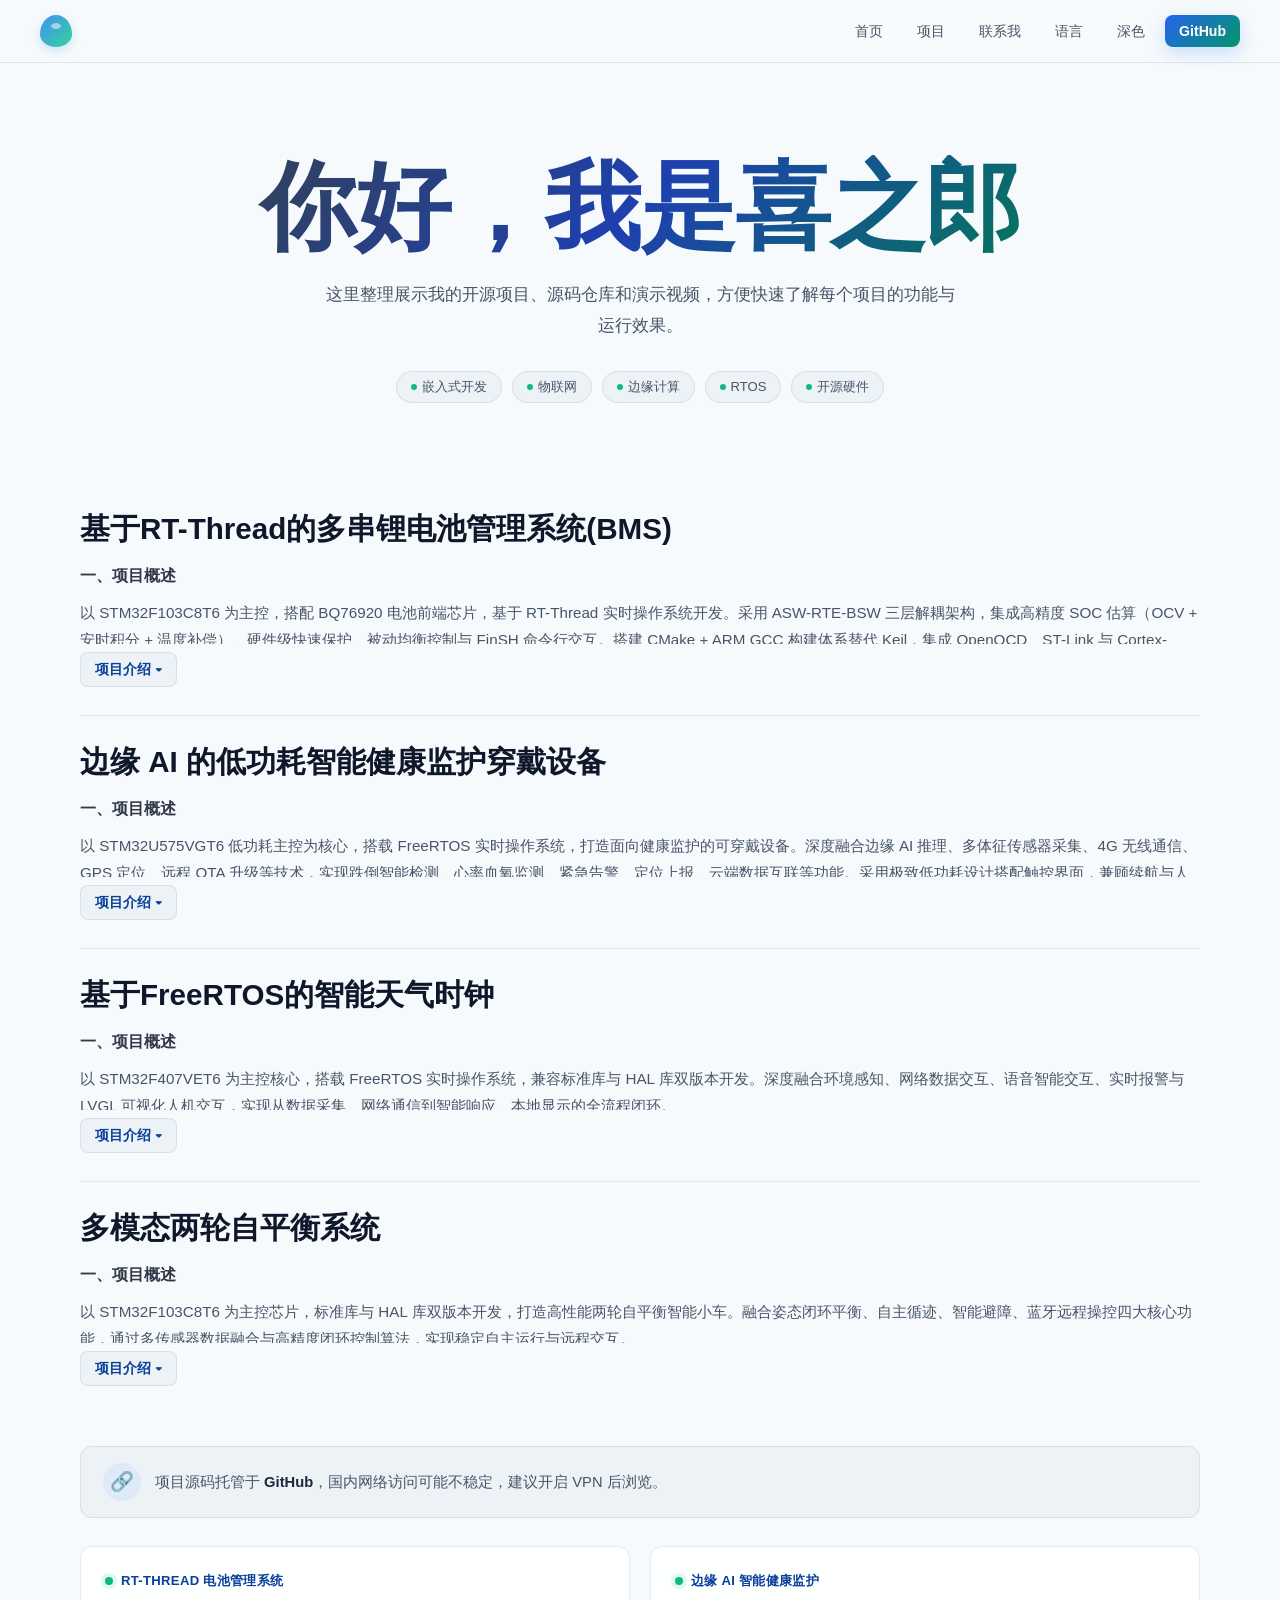
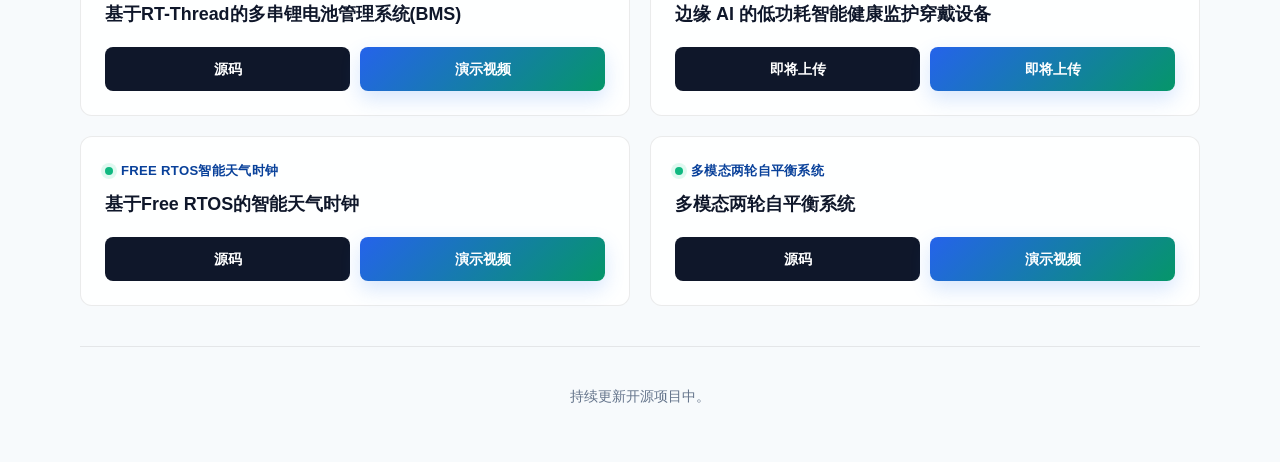
==== index.html @ d18f6e7b "修改界面增加深色浅色切换" ====
<!DOCTYPE html>
<html lang="zh-CN">
<head>
  <meta charset="UTF-8" />
  <meta name="viewport" content="width=device-width, initial-scale=1.0" />
  <title>喜之郎的开源网站</title>
  <style>
    :root {
      /* ===== 浅色主题（默认） ===== */
      --bg: #f7fafc;
      --bg-secondary: #edf2f7;
      --bg-card: rgba(255, 255, 255, 0.85);
      --text: #1e293b;
      --text-secondary: #475569;
      --muted: #64748b;
      --line: rgba(0, 0, 0, 0.08);
      --primary: #08409a;
      --primary-dark: #2563eb;
      --accent: #10b981;
      --accent-dark: #059669;
      --ink: #0f172a;
      --shadow: 0 18px 50px rgba(0, 0, 0, 0.08);
      --nav-bg: rgba(247, 250, 252, 0.88);
      --btn-source-bg: #0f172a;
      --btn-source-border: transparent;
      --btn-source-text: #fff;
    }

    [data-theme="dark"] {
      --bg: #0b0f1a;
      --bg-secondary: #111827;
      --bg-card: rgba(30, 41, 59, 0.7);
      --text: #e8edf5;
      --text-secondary: #94a3b8;
      --muted: #64748b;
      --line: rgba(148, 163, 184, 0.12);
      --primary: #1661bd;
      --primary-dark: #205dbf;
      --accent: #34d399;
      --accent-dark: #10b981;
      --ink: #f1f5f9;
      --shadow: 0 18px 50px rgba(0, 0, 0, 0.35);
      --nav-bg: rgba(11, 15, 26, 0.85);
      --btn-source-bg: rgba(255, 255, 255, 0.08);
      --btn-source-border: rgba(255, 255, 255, 0.12);
      --btn-source-text: #fff;
    }

    * {
      box-sizing: border-box;
    }

    body {
      margin: 0;
      min-height: 100vh;
      font-family: "Microsoft YaHei", "PingFang SC", Arial, sans-serif;
      color: var(--text);
      background: var(--bg);
      transition: background 0.3s ease, color 0.3s ease;
    }

    a {
      color: inherit;
      text-decoration: none;
    }

    /* ===== 顶部导航栏 ===== */
    .navbar {
      position: sticky;
      top: 0;
      z-index: 100;
      padding: 0 24px;
      background: var(--nav-bg);
      backdrop-filter: blur(18px);
      -webkit-backdrop-filter: blur(18px);
      border-bottom: 1px solid var(--line);
      transition: background 0.3s ease, border-color 0.3s ease;
    }

    .navbar-inner {
      display: flex;
      align-items: center;
      justify-content: space-between;
      width: min(1200px, 100%);
      margin: 0 auto;
      height: 62px;
    }

    .nav-brand {
      display: flex;
      align-items: center;
    }

    .nav-brand-icon {
      display: inline-block;
      width: 32px;
      height: 32px;
      border-radius: 50% 50% 50% 50% / 60% 60% 40% 40%;
      background: linear-gradient(135deg, #4291f2, #34d399);
      box-shadow: 0 4px 12px rgba(96, 165, 250, 0.3);
      position: relative;
    }

    .nav-brand-icon::after {
      content: "";
      position: absolute;
      top: 8px;
      left: 50%;
      transform: translateX(-50%);
      width: 10px;
      height: 6px;
      background: rgba(255,255,255,0.5);
      border-radius: 50%;
    }

    .nav-links {
      display: flex;
      align-items: center;
      gap: 6px;
      list-style: none;
      margin: 0;
      padding: 0;
    }

    .nav-links li a,
    .nav-links li button {
      display: inline-flex;
      align-items: center;
      gap: 6px;
      padding: 8px 14px;
      border-radius: 8px;
      font-size: 0.88rem;
      font-weight: 500;
      color: var(--text-secondary);
      background: transparent;
      border: none;
      cursor: pointer;
      transition: all 0.2s ease;
    }

    .nav-links li a:hover,
    .nav-links li button:hover {
      color: var(--text);
      background: rgba(255, 255, 255, 0.06);
    }

    .nav-links .nav-cta {
      color: #fff;
      background: linear-gradient(135deg, var(--primary-dark), var(--accent-dark));
      box-shadow: 0 6px 18px rgba(59, 130, 246, 0.25);
      font-weight: 700;
    }

    .nav-links .nav-cta:hover {
      transform: translateY(-1px);
      box-shadow: 0 8px 24px rgba(59, 130, 246, 0.35);
      background: linear-gradient(135deg, var(--primary), var(--accent));
    }

    .nav-icon {
      font-size: 1.05rem;
    }

    .theme-toggle {
      display: inline-flex;
      align-items: center;
      justify-content: center;
      min-width: 52px;
      height: 34px;
      padding: 0 12px;
      border-radius: 8px;
      border: 1px solid var(--line);
      background: transparent;
      color: var(--text-secondary);
      font-size: 0.85rem;
      font-weight: 500;
      cursor: pointer;
      transition: all 0.2s ease;
    }

    .theme-toggle:hover {
      color: var(--text);
      background: var(--bg-secondary);
    }

    /* ===== 主体容器 ===== */
    .site-shell {
      width: min(1120px, calc(100% - 36px));
      margin: 0 auto;
      padding: 20px 0 56px;
    }

    /* ===== Hero 区域 ===== */
    .hero {
      display: flex;
      justify-content: center;
      padding: 72px 0 64px;
      text-align: center;
    }

    .hero-copy {
      width: min(820px, 100%);
    }

    .hero-greeting {
      margin: 0 0 14px;
      font-size: clamp(2.8rem, 8vw, 6rem);
      font-weight: 900;
      line-height: 1.08;
      letter-spacing: -1px;
      background: linear-gradient(135deg, #334155 0%, #1e40af 50%, #047857 100%);
      -webkit-background-clip: text;
      -webkit-text-fill-color: transparent;
      background-clip: text;
    }

    [data-theme="dark"] .hero-greeting {
      background: linear-gradient(135deg, #e2e8f0 0%, #3b82f6 50%, #34d399 100%);
      -webkit-background-clip: text;
      -webkit-text-fill-color: transparent;
      background-clip: text;
    }

    .hero-subtitle {
      margin: 20px auto 0;
      max-width: 640px;
      color: var(--text-secondary);
      font-size: 1.08rem;
      line-height: 1.8;
    }

    .hero-tags {
      display: flex;
      flex-wrap: wrap;
      justify-content: center;
      gap: 10px;
      margin-top: 30px;
    }

    .hero-tag {
      display: inline-flex;
      align-items: center;
      gap: 5px;
      padding: 6px 14px;
      border-radius: 20px;
      font-size: 0.82rem;
      font-weight: 500;
      color: var(--text-secondary);
      background: var(--bg-secondary);
      border: 1px solid var(--line);
    }

    .hero-tag .dot {
      width: 6px;
      height: 6px;
      border-radius: 50%;
      background: var(--accent);
    }

    /* ===== Projects 区域 ===== */
    .projects {
      padding-top: 16px;
    }

    .project-section {
      padding: 28px 0;
      border-bottom: 1px solid var(--line);
    }

    .project-section:last-of-type {
      border-bottom: none;
    }

    .project-section h2 {
      margin: 0;
      color: var(--ink);
      font-size: clamp(1.35rem, 2.8vw, 1.85rem);
      line-height: 1.25;
      letter-spacing: 0;
      font-weight: 800;
    }

    .project-summary {
      min-height: 34px;
      margin: 14px 0 0;
      color: var(--text-secondary);
      font-size: 0.95rem;
      line-height: 1.8;
    }

    .project-summary h3 {
      color: var(--ink);
      font-size: 1rem;
      margin: 18px 0 8px;
      font-weight: 700;
      opacity: 0.85;
    }

    .project-summary h3:first-child {
      margin-top: 0;
    }

    .project-summary p {
      margin: 0 0 10px;
    }

    .project-summary ul {
      margin: 4px 0 10px;
      padding-left: 20px;
    }

    .project-summary ul li {
      margin-bottom: 3px;
    }

    .summary-container {
      overflow: hidden;
      transition: max-height 0.32s ease;
    }

    .summary-container.collapsed {
      max-height: calc(0.95rem * 1.8 * 3);
    }

    .summary-toggle {
      display: inline-flex;
      align-items: center;
      gap: 8px;
      margin-top: 8px;
      padding: 7px 14px;
      border-radius: 8px;
      border: 1px solid var(--line);
      background: var(--bg-secondary);
      color: var(--primary);
      font-size: 0.88rem;
      font-weight: 600;
      cursor: pointer;
      transition: all 0.2s ease;
    }

    .summary-toggle:hover {
      background: var(--primary);
      color: #fff;
    }

    .summary-toggle:focus {
      outline: 2px solid rgba(96, 165, 250, 0.3);
    }

    [data-theme="dark"] .project-summary {
      color: #cbd5e1;
    }

    [data-theme="dark"] .project-summary h3 {
      color: #e2e8f0;
      opacity: 0.9;
    }

    [data-theme="dark"] .project-summary strong {
      color: #e2e8f0;
    }

    /* ===== GitHub Notice ===== */
    .github-notice {
      display: flex;
      align-items: center;
      gap: 14px;
      margin: 32px 0 18px;
      padding: 16px 22px;
      border-radius: 12px;
      border: 1px solid var(--line);
      background: var(--bg-secondary);
      color: var(--text-secondary);
      font-size: 0.92rem;
      line-height: 1.7;
    }

    .github-notice-icon {
      flex-shrink: 0;
      display: grid;
      width: 38px;
      height: 38px;
      place-items: center;
      border-radius: 50%;
      background: rgba(96, 165, 250, 0.1);
      font-size: 1.2rem;
    }

    .github-notice strong {
      color: var(--text);
      font-weight: 800;
    }

    /* ===== Action Cards ===== */
    .action-grid {
      display: grid;
      grid-template-columns: repeat(2, minmax(0, 1fr));
      gap: 20px;
      margin-top: 28px;
    }

    .action-card {
      border: 1px solid var(--line);
      border-radius: 12px;
      background: var(--bg-card);
      backdrop-filter: blur(4px);
      padding: 24px;
      transition: all 0.25s ease;
    }

    .action-card:hover {
      transform: translateY(-4px);
      border-color: var(--primary);
      box-shadow: var(--shadow);
    }

    .card-kicker {
      display: inline-flex;
      align-items: center;
      gap: 8px;
      margin-bottom: 12px;
      color: var(--primary);
      font-size: 0.82rem;
      font-weight: 700;
      text-transform: uppercase;
      letter-spacing: 0.3px;
    }

    .card-kicker::before {
      content: "";
      width: 8px;
      height: 8px;
      border-radius: 50%;
      background: var(--accent);
      box-shadow: 0 0 0 4px rgba(52, 211, 153, 0.15);
    }

    .card-body h3 {
      margin: 0 0 20px;
      color: var(--ink);
      font-size: 1.12rem;
      line-height: 1.4;
      letter-spacing: 0;
      font-weight: 700;
    }

    .button-row {
      display: grid;
      grid-template-columns: repeat(2, minmax(0, 1fr));
      gap: 10px;
    }

    .btn {
      display: inline-flex;
      align-items: center;
      justify-content: center;
      min-height: 44px;
      padding: 0 16px;
      border-radius: 8px;
      font-weight: 700;
      font-size: 0.9rem;
      line-height: 1.2;
      transition: all 0.2s ease;
    }

    .btn:hover {
      transform: translateY(-2px);
    }

    .btn-source {
      color: var(--btn-source-text);
      background: var(--btn-source-bg);
      border: 1px solid var(--btn-source-border);
    }

    .btn-source:hover {
      opacity: 0.85;
    }

    .btn-video {
      color: #fff;
      background: linear-gradient(135deg, var(--primary-dark), var(--accent-dark));
      box-shadow: 0 8px 20px rgba(59, 130, 246, 0.2);
    }

    .btn-video:hover {
      box-shadow: 0 12px 28px rgba(59, 130, 246, 0.3);
    }

    /* ===== Footer ===== */
    footer {
      padding: 40px 0 0;
      color: var(--muted);
      font-size: 0.88rem;
      text-align: center;
      border-top: 1px solid var(--line);
      margin-top: 40px;
    }

    /* ===== Responsive ===== */
    @media (max-width: 760px) {
      .action-grid {
        grid-template-columns: 1fr;
      }

      .navbar-inner {
        height: 54px;
      }

      .nav-links li a,
      .nav-links li button {
        padding: 6px 10px;
        font-size: 0.82rem;
      }

      .nav-links .nav-label {
        display: none;
      }

      .hero {
        padding: 48px 0 44px;
      }
    }

    @media (max-width: 560px) {
      .site-shell {
        width: min(100% - 24px, 1120px);
        padding-top: 12px;
      }

      .hero {
        padding: 36px 0 34px;
      }

      .button-row {
        grid-template-columns: 1fr;
      }

      .action-card {
        padding: 18px;
      }

      .nav-links li a,
      .nav-links li button {
        padding: 6px 8px;
        font-size: 0.78rem;
      }
    }
  </style>
</head>
<body>
  <!-- ===== 顶部导航栏 ===== -->
  <nav class="navbar">
    <div class="navbar-inner">
      <a class="nav-brand" href="index.html">
        <span class="nav-brand-icon"></span>
      </a>
      <ul class="nav-links">
        <li><a href="index.html">首页</a></li>
        <li><a href="#">项目</a></li>
        <li><a href="#">联系我</a></li>
        <li><a href="#">语言</a></li>
        <li><button class="theme-toggle" id="themeToggle" aria-label="切换深色/浅色模式">深色</button></li>
        <li><a class="nav-cta" href="https://github.com/laobanwang676-droid" target="_blank" rel="noopener noreferrer">GitHub</a></li>
      </ul>
    </div>
  </nav>

  <!-- ===== 主体内容 ===== -->
  <main class="site-shell">
    <!-- ===== Hero 区域 ===== -->
    <section class="hero" aria-labelledby="site-title">
      <div class="hero-copy">
        <h1 class="hero-greeting">你好，我是喜之郎</h1>
        <p class="hero-subtitle">
          这里整理展示我的开源项目、源码仓库和演示视频，方便快速了解每个项目的功能与运行效果。
        </p>
        <div class="hero-tags">
          <span class="hero-tag"><span class="dot"></span>嵌入式开发</span>
          <span class="hero-tag"><span class="dot"></span>物联网</span>
          <span class="hero-tag"><span class="dot"></span>边缘计算</span>
          <span class="hero-tag"><span class="dot"></span>RTOS</span>
          <span class="hero-tag"><span class="dot"></span>开源硬件</span>
        </div>
      </div>
    </section>

    <section class="projects" aria-label="项目介绍">
      <article class="project-section">
        <h2>基于RT-Thread的多串锂电池管理系统(BMS)</h2>
        <div class="project-summary">
          <div class="summary-container collapsed">
          <h3>一、项目概述</h3>
          <p>以 STM32F103C8T6 为主控，搭配 BQ76920 电池前端芯片，基于 RT-Thread 实时操作系统开发。采用 ASW-RTE-BSW 三层解耦架构，集成高精度 SOC 估算（OCV + 安时积分 + 温度补偿）、硬件级快速保护、被动均衡控制与 FinSH 命令行交互。搭建 CMake + ARM GCC 构建体系替代 Keil，集成 OpenOCD、ST-Link 与 Cortex-Debug 实现编译烧录与在线调试；同时集成 CAN 通信，支持 BMS 状态上报与电芯数据请求/响应。</p>

          <h3>二、硬件与技术栈</h3>
          <p><strong>核心硬件</strong></p>
          <ul>
            <li><strong>主控芯片：</strong>STM32F103C8T6（ARM Cortex-M3 内核，高性价比工业级主控）</li>
            <li><strong>电池前端芯片：</strong>BQ76920（多节锂电池电压采集、硬件保护核心芯片）</li>
            <li><strong>功能电路：</strong>锂电池被动均衡电路、硬件过流 / 短路保护电路</li>
            <li><strong>交互接口：</strong>UART 串口（FinSH 命令行调试、数据交互）、CAN 总线（BMS 数据通信）</li>
          </ul>

          <p><strong>核心技术</strong></p>
          <ul>
            <li>操作系统：RT-Thread（多线程调度、IPC 进程间通信）</li>
            <li>开发库：STM32 标准库</li>
            <li>构建体系：CMake + ARM GCC 交叉编译工具链</li>
            <li>烧录调试：OpenOCD + ST-Link + VS Code Cortex-Debug</li>
            <li>通信协议：I2C（BQ76920）、UART（FinSH）、CAN（状态上报）</li>
            <li>核心机制：互斥锁、信号量、软件定时器、环形缓冲区</li>
          </ul>

          <h3>三、系统架构与核心机制</h3>
          <p>ASW-RTE-BSW 三层架构实现完全解耦。系统拆解为采集、保护、分析、均衡、信息交互 5 个独立线程，通过优先级调度并行运行；互斥锁解决 I2C 总线竞态，信号量实现线程同步与中断唤醒；BQ76920 硬件特性 + 外部中断实现毫秒级断电保护；软件定时器精准控制被动均衡时序，提升均衡效率。</p>

          <h3>四、核心功能</h3>
          <ul>
            <li>多节锂电状态采集：BQ76920 实时采集单体电压、温度、总电流等参数；</li>
            <li>高精度 SOC 估算：OCV 校准初始电量，安时积分 + 温度补偿实时计算剩余电量；</li>
            <li>硬件级安全保护：毫秒级响应短路、过流、过压、欠压，快速断电保护；</li>
            <li>智能被动均衡：软件定时器控制均衡时序，自动修复单体电压差异；</li>
            <li>FinSH 命令交互：串口命令行实时查询电池状态、配置保护参数；</li>
            <li>CAN 通信交互：支持 BMS 状态上报与电芯电压、温度数据请求/响应；</li>
            <li>ASW-RTE-BSW 三层解耦架构 + RT-Thread 多线程调度，模块化程度高、实时性强；</li>
            <li>OCV + 安时积分 + 温度补偿融合算法，SOC 估算精度高、稳定性强；</li>
            <li>CMake + ARM GCC + OpenOCD + Cortex-Debug 开源工具链，替代 Keil 实现全流程开发。</li>
          </ul>

          <h3>五、关键难点与解决方案</h3>
          <p><strong>Keil 工程依赖与调试流程不开放</strong> — 搭建 CMake + ARM GCC 构建体系，配合 OpenOCD、ST-Link 与 Cortex-Debug 实现命令行编译、烧录与在线调试，替代 Keil 完成开发闭环。</p>
          <p><strong>外设并发与 CPU 开销过高</strong> — 设计硬件中断 + 环形缓冲区 + 信号量机制，线程阻塞等待信号量唤醒，消除 CPU 轮询开销。</p>
          <p><strong>多线程数据竞态与资源冲突</strong> — 采用互斥锁保护共享资源，保证多线程并发场景下的数据安全性与业务逻辑稳定。</p>

          <h3>六、应用场景</h3>
          <p>电动工具电池包、便携式储能电源、工业锂电模组、小型新能源设备、锂电池教学实训平台。</p>
          </div>
          <button class="summary-toggle" aria-expanded="false">项目介绍 ▾</button>
        </div>
      </article>
      <article class="project-section">
        <h2>边缘 AI 的低功耗智能健康监护穿戴设备</h2>
        <div class="project-summary">
          <div class="summary-container collapsed">
          <h3>一、项目概述</h3>
          <p>以 STM32U575VGT6 低功耗主控为核心，搭载 FreeRTOS 实时操作系统，打造面向健康监护的可穿戴设备。深度融合边缘 AI 推理、多体征传感器采集、4G 无线通信、GPS 定位、远程 OTA 升级等技术，实现跌倒智能检测、心率血氧监测、紧急告警、定位上报、云端数据互联等功能。采用极致低功耗设计搭配触控界面，兼顾续航与人机体验。</p>

          <h3>二、硬件平台</h3>
          <ul>
            <li><strong>主控芯片：</strong>STM32U575VGT6，Cortex-M33 内核，具备优异低功耗特性，满足边缘计算运行需求</li>
            <li><strong>姿态采集：</strong>SC7A20H 三轴加速度计，负责人体运动姿态原始数据采集</li>
            <li><strong>体征检测：</strong>MAX30102 心率血氧传感器，精准采集人体心率、血氧饱和度参数</li>
            <li><strong>定位模块：</strong>ATGM336H GPS 定位模组，实现户外精准位置获取</li>
            <li><strong>无线通信：</strong>Air780E 4G 模块，承担数据上传、短信告警、远程 OTA 通信任务</li>
            <li><strong>人机交互：</strong>电阻触摸屏 + 液晶显示屏，基于 LVGL 实现可视化界面操作</li>
            <li><strong>电源管控：</strong>NMOS 低端开关电路，按需通断外设供电；搭载电量检测电路</li>
            <li><strong>存储介质：</strong>片内 Flash，用于本地配置数据持久化保存</li>
          </ul>

          <h3>三、核心技术与运行机制</h3>
          <p><strong>FreeRTOS 任务调度</strong> — 互斥锁与消息队列解决资源竞态，稳定调度体征采集、AI 判别、网络上传、界面刷新等任务。</p>
          <p><strong>边缘 AI 跌倒检测</strong> — SC7A20H 采集运动数据，提取统计特征与峰值特征，小型全连接神经网络联合差分尖峰阈值完成行为判别。</p>
          <p><strong>物联网数据交互</strong> — ATGM336H + Air780E 通过 MQTT 上传数据至 OneNET 云平台；险情自动发送告警短信并同步位置信息。</p>
          <p><strong>LVGL 触控界面</strong> — 多页面交互系统（主页、血氧、GPS、联系人、摔倒提醒、OTA），分散加载技术将核心渲染程序重定位至 SRAM 提升流畅度。</p>
          <p><strong>安全 OTA 升级</strong> — HTTP 在线固件更新，MD5 完整性校验，规避固件损坏风险。</p>
          <p><strong>本地数据持久化</strong> — 片内 Flash 存储紧急联系人号码，触屏编辑自动保存，断电不丢失。</p>
          <p><strong>低功耗与电量管理</strong> — NMOS 低端开关切断闲置外设，一键息屏节能；实时电量检测，低电量自动报警。</p>

          <h3>四、核心功能</h3>
          <ul>
            <li>生命体征监测：MAX30102 实时采集心率血氧，本地显示并上传云端存档；</li>
            <li>边缘 AI 跌倒检测：多算法联合判定跌倒，识别灵敏、误判率低；</li>
            <li>定位与紧急告警：GPS 精准定位，险情后 4G 推送短信与位置信息；</li>
            <li>云端数据互通：MQTT 对接 OneNET 云平台，支持远程查看历史数据；</li>
            <li>触控人机交互：多场景功能页面自由切换，支持参数自定义配置；</li>
            <li>安全 OTA 升级：远程固件更新，MD5 校验保障升级稳定；</li>
            <li>智能功耗控制：外设智能断电、息屏节能，延长设备续航；</li>
            <li>低功耗穿戴设计：STM32U5 主控 + 智能电源管控，适配日常穿戴场景；</li>
            <li>端侧 AI 落地：轻量化神经网络本地识别跌倒，无需依赖云端。</li>
          </ul>

          <h3>五、关键难点与解决方案</h3>
          <p><strong>设备功耗偏高</strong> — NMOS 低端开关单独管控外设供电，闲置自动断电；增设息屏唤醒功能，降低待机损耗。</p>
          <p><strong>用户配置无法保存</strong> — 读写片内 Flash 完成数据持久化，触屏编辑自动保存，断电重启不丢失。</p>
          <p><strong>多任务并发资源争夺</strong> — FreeRTOS 互斥锁管控共享资源，消息队列完成任务间数据传递，规避竞态问题。</p>
          <p><strong>图形界面刷新缓慢</strong> — 分散加载将高频渲染函数迁移至 SRAM 运行，大幅提升界面流畅度。</p>
          <p><strong>电量状态无法把控</strong> — 增加电量检测电路，界面实时展示电量百分比，临界值主动报警。</p>

          <h3>六、应用场景</h3>
          <p>独居老人健康监护、儿童出行防护、慢性病日常监测、个人随身安全防护。</p>
          </div>
          <button class="summary-toggle" aria-expanded="false">项目介绍 ▾</button>
        </div>
      </article>
      <article class="project-section">
        <h2>基于FreeRTOS的智能天气时钟</h2>
        <div class="project-summary">
          <div class="summary-container collapsed">
          <h3>一、项目概述</h3>
          <p>以 STM32F407VET6 为主控核心，搭载 FreeRTOS 实时操作系统，兼容标准库与 HAL 库双版本开发。深度融合环境感知、网络数据交互、语音智能交互、实时报警与 LVGL 可视化人机交互，实现从数据采集、网络通信到智能响应、本地显示的全流程闭环。</p>

          <h3>二、硬件与技术栈</h3>
          <p><strong>核心硬件</strong></p>
          <ul>
            <li><strong>主控芯片：</strong>STM32F407VET6（高性能 ARM Cortex-M4 内核）</li>
            <li><strong>通信模块：</strong>ESP32C3 模块（WiFi 联网、网络数据获取）</li>
            <li><strong>传感模块：</strong>AHT20 I2C 接口温湿度传感器</li>
            <li><strong>显示模块：</strong>ST7789 LCD 显示屏（SPI 接口 + DMA 传输）</li>
            <li><strong>交互模块：</strong>SU03T语音识别 / LU6288播报模块、物理按键</li>
          </ul>

          <p><strong>核心技术</strong></p>
          <ul>
            <li>操作系统：FreeRTOS（任务调度、进程间通信）</li>
            <li>驱动框架：LVGL 嵌入式图形库</li>
            <li>通信协议：UART 串口、I2C、SPI、DMA</li>
            <li>软件兼容：STM32 标准库 / HAL 库双版本支持</li>
          </ul>

          <h3>三、系统架构与核心机制</h3>
          <p>FreeRTOS 多任务架构，通过队列与信号量实现数据同步与资源互斥访问。UART 串口与 ESP32 通信，串口中断接收 + 指令校验确保天气数据精准获取；I2C 协议采集温湿度数据；LVGL 驱动 LCD，SPI + DMA 提升屏幕刷新效率；支持按键配网、语音识别、阈值报警等智能化交互。</p>

          <h3>四、核心功能</h3>
          <ul>
            <li>智能环境监测：实时采集温湿度，支持自定义阈值声光报警；</li>
            <li>WiFi 网络交互：按键快速配网，获取公网天气与网络标准时间；</li>
            <li>语音智能交互：语音指令识别，播报温湿度、天气、网络时间；</li>
            <li>LVGL 人机交互：可视化界面展示环境数据、网络状态与报警信息；</li>
            <li>高可靠通信：串口指令校验与数据容错，保障模块间通信稳定；</li>
            <li>双库兼容：同时支持标准库与 HAL 库，适配不同开发与移植需求；</li>
            <li>高效显示：SPI + DMA + LVGL 组合，实现高帧率低功耗界面渲染。</li>
          </ul>

          <h3>五、关键难点与解决方案</h3>
          <p><strong>LCD 多任务数据显示竞态</strong> — FreeRTOS 队列统一管理显示数据，避免多任务资源竞争，保证显示流畅与数据准确。</p>
          <p><strong>串口数据接收可靠性</strong> — 串口中断接收搭配指令校验机制，确保网络数据解析精准。</p>
          <p><strong>多外设资源冲突</strong> — 信号量实现资源互斥访问，FreeRTOS 优先级调度保障核心任务优先执行。</p>

          <h3>六、应用场景</h3>
          <p>智能家居环境监测、室内智能终端、嵌入式教学实训、工业环境监控节点。</p>
          </div>
          <button class="summary-toggle" aria-expanded="false">项目介绍 ▾</button>
        </div>
      </article>

      <article class="project-section">
        <h2>多模态两轮自平衡系统</h2>
        <div class="project-summary">
          <div class="summary-container collapsed">
          <h3>一、项目概述</h3>
          <p>以 STM32F103C8T6 为主控芯片，标准库与 HAL 库双版本开发，打造高性能两轮自平衡智能小车。融合姿态闭环平衡、自主循迹、智能避障、蓝牙远程操控四大核心功能，通过多传感器数据融合与高精度闭环控制算法，实现稳定自主运行与远程交互。</p>

          <h3>二、硬件平台</h3>
          <ul>
            <li><strong>主控芯片：</strong>STM32F103C8T6（ARM Cortex-M3 内核，高性能低成本）</li>
            <li><strong>姿态传感器：</strong>MPU6050（六轴陀螺仪 + 加速度计，用于姿态解算）</li>
            <li><strong>执行机构：</strong>双路 520 直流减速电机，驱动小车运动与平衡</li>
            <li><strong>显示模块：</strong>0.96 寸 OLED 显示屏，实时显示姿态、运行模式、传感器数据</li>
            <li><strong>通信模块：</strong>蓝牙串口模块，实现手机 APP 远程无线操控</li>
            <li><strong>环境传感器：</strong>HC-SR04 超声波模块、五路红外循迹模块</li>
            <li><strong>保护机制：</strong>倒地检测、过流保护、扶正自启动硬件电路</li>
          </ul>

          <h3>三、核心技术与控制机制</h3>
          <p><strong>姿态感知与解算</strong> — 软件 I2C 读取 MPU6050 数据，卡尔曼滤波融合陀螺仪与加速度计，输出高精度实时姿态角。</p>
          <p><strong>三级闭环 PID 控制</strong> — 直立环保证动态平衡，速度环实现匀速行驶，转向环完成精准转向，三者协同保障稳定运行。</p>
          <p><strong>智能感知控制</strong> — 五路红外 + PD 闭环实现高精度循迹；HC-SR04 超声波实时检测障碍物触发自动避障；蓝牙与 OLED 提供交互与状态显示。</p>

          <h3>四、核心功能</h3>
          <ul>
            <li>自平衡控制：三环 PID 实现动态直立平衡，抗干扰能力强；</li>
            <li>自主循迹：五路红外 + PD 控制，精准识别黑线轨迹稳定行驶；</li>
            <li>智能避障：超声波实时测距，自动绕行障碍物；</li>
            <li>蓝牙遥控：手机 APP 远程控制启停、转向、调速；</li>
            <li>状态显示：OLED 实时输出姿态角、运行模式、传感器数据；</li>
            <li>安全保护：倒地自动停机，扶正后快速恢复平衡；</li>
            <li>高精度算法：卡尔曼滤波 + 三环 PID + PD 闭环，控制精度高；</li>
            <li>双库兼容：同时支持标准库与 HAL 库，适配不同开发场景。</li>
          </ul>

          <h3>五、关键难点与解决方案</h3>
          <p><strong>循迹精度低、行驶抖动</strong> — 采用 PD 闭环控制算法，优化响应速度与循迹平滑度。</p>
          <p><strong>MPU6050 姿态解算零漂严重</strong> — 卡尔曼滤波融合多传感器数据，有效抑制零漂，提升平衡稳定性。</p>
          <p><strong>多任务控制冲突</strong> — 模块化任务调度，优先级分配核心控制任务，保证系统实时性。</p>

          <h3>六、应用场景</h3>
          <p>嵌入式运动控制教学实训、智能小车竞赛、科创 DIY 项目、自主移动机器人入门开发。</p>
          </div>
          <button class="summary-toggle" aria-expanded="false">项目介绍 ▾</button>
        </div>
      </article>
    </section>

    <div class="github-notice">
      <span class="github-notice-icon">🔗</span>
      <span>项目源码托管于 <strong>GitHub</strong>，国内网络访问可能不稳定，建议开启 VPN 后浏览。</span>
    </div>

    <section class="action-grid" aria-label="项目源码和演示视频">
      <article class="action-card">
        <div class="card-body">
          <span class="card-kicker">RT-Thread 电池管理系统</span>
          <h3>基于RT-Thread的多串锂电池管理系统(BMS)</h3>
          <div class="button-row">
            <a class="btn btn-source" href="https://github.com/laobanwang676-droid/bms_rtthread.git" target="_blank" rel="noopener noreferrer">源码</a>
            <a class="btn btn-video" href="video.html?project=bms">演示视频</a>
          </div>
        </div>
      </article>
      <article class="action-card">
        <div class="card-body">
          <span class="card-kicker">边缘 AI 智能健康监护</span>
          <h3>边缘 AI 的低功耗智能健康监护穿戴设备</h3>
          <div class="button-row">
            <a class="btn btn-source" href="#">即将上传</a>
            <a class="btn btn-video" href="#">即将上传</a>
          </div>
        </div>
      </article>
      <article class="action-card">
        <div class="card-body">
          <span class="card-kicker">Free RTOS智能天气时钟</span>
          <h3>基于Free RTOS的智能天气时钟</h3>
          <div class="button-row">
            <a class="btn btn-source" href="https://github.com/laobanwang676-droid/Weather_Clock.git" target="_blank" rel="noopener noreferrer">源码</a>
            <a class="btn btn-video" href="video.html?project=weather">演示视频</a>
          </div>
        </div>
      </article>

      <article class="action-card">
        <div class="card-body">
          <span class="card-kicker">多模态两轮自平衡系统</span>
          <h3>多模态两轮自平衡系统</h3>
          <div class="button-row">
            <a class="btn btn-source" href="https://github.com/laobanwang676-droid/Balance_Car.git" target="_blank" rel="noopener noreferrer">源码</a>
            <a class="btn btn-video" href="video.html?project=balance">演示视频</a>
          </div>
        </div>
      </article>
    </section>

    <footer>
      <span>持续更新开源项目中。</span>
    </footer>
  </main>
  <script>
    // ===== 折叠/展开项目介绍 =====
    document.addEventListener('DOMContentLoaded', function () {
      document.querySelectorAll('.summary-toggle').forEach(function(btn) {
        btn.addEventListener('click', function(e) {
          var container = e.currentTarget.previousElementSibling;
          if (!container || !container.classList.contains('summary-container')) return;
          var expanded = e.currentTarget.getAttribute('aria-expanded') === 'true';
          if (expanded) {
            container.classList.add('collapsed');
            e.currentTarget.setAttribute('aria-expanded', 'false');
            e.currentTarget.textContent = '项目介绍 ▾';
          } else {
            container.classList.remove('collapsed');
            e.currentTarget.setAttribute('aria-expanded', 'true');
            e.currentTarget.textContent = '收起 ▴';
          }
          // 保持按钮在可视区域不跳转
          e.currentTarget.scrollIntoView({ block: 'nearest', behavior: 'auto' });
        });
      });
    });

    // ===== 主题切换 =====
    (function() {
      const toggle = document.getElementById('themeToggle');
      const html = document.documentElement;
      const stored = localStorage.getItem('theme');
      if (stored === 'dark') {
        html.setAttribute('data-theme', 'dark');
        if (toggle) toggle.textContent = '浅色';
      }
      if (toggle) {
        toggle.addEventListener('click', function() {
          const isDark = html.getAttribute('data-theme') === 'dark';
          if (isDark) {
            html.removeAttribute('data-theme');
            localStorage.setItem('theme', 'light');
            toggle.textContent = '深色';
          } else {
            html.setAttribute('data-theme', 'dark');
            localStorage.setItem('theme', 'dark');
            toggle.textContent = '浅色';
          }
        });
      }
    })();
  </script>
</body>
</html>
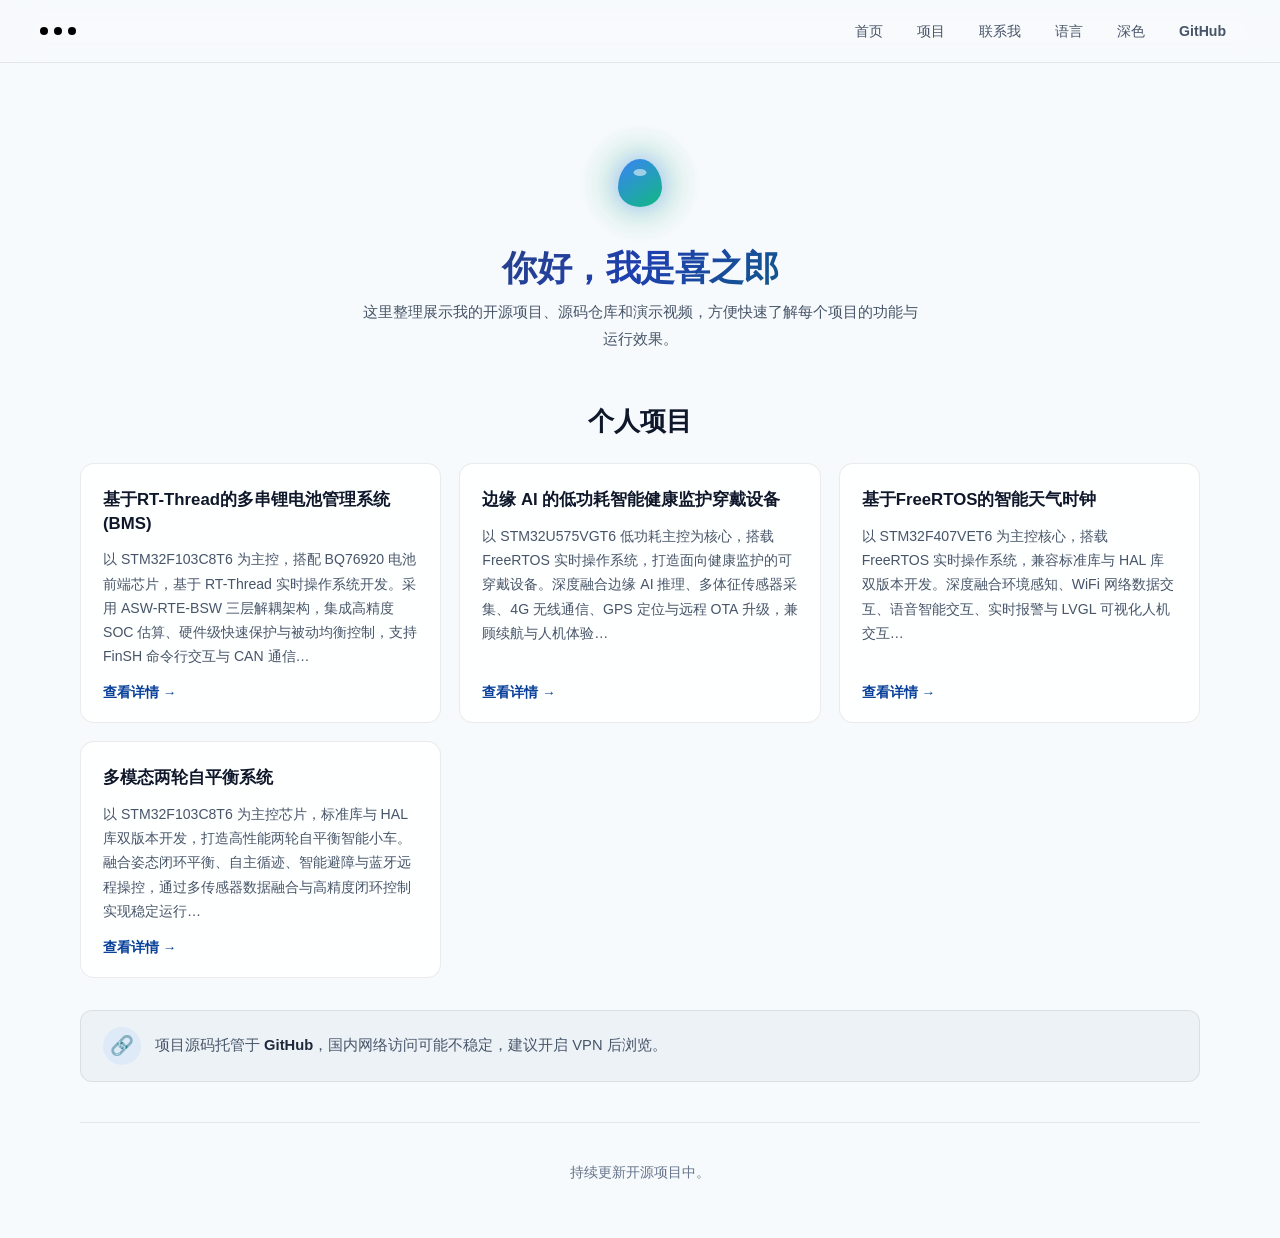
==== commit e44302ac: "优化主页 项目单独分页" ====
--- a/index.html
+++ b/index.html
@@ -89,28 +89,23 @@
     .nav-brand {
       display: flex;
       align-items: center;
-    }
-
-    .nav-brand-icon {
+      gap: 6px;
+      font-weight: 800;
+      font-size: 1rem;
+      color: var(--ink);
+      letter-spacing: -0.3px;
+    }
+
+    .nav-dot {
       display: inline-block;
-      width: 32px;
-      height: 32px;
-      border-radius: 50% 50% 50% 50% / 60% 60% 40% 40%;
-      background: linear-gradient(135deg, #4291f2, #34d399);
-      box-shadow: 0 4px 12px rgba(96, 165, 250, 0.3);
-      position: relative;
-    }
-
-    .nav-brand-icon::after {
-      content: "";
-      position: absolute;
-      top: 8px;
-      left: 50%;
-      transform: translateX(-50%);
-      width: 10px;
-      height: 6px;
-      background: rgba(255,255,255,0.5);
+      width: 8px;
+      height: 8px;
       border-radius: 50%;
+      background: #000;
+    }
+
+    [data-theme="dark"] .nav-dot {
+      background: #fff;
     }
 
     .nav-links {
@@ -145,16 +140,7 @@
     }
 
     .nav-links .nav-cta {
-      color: #fff;
-      background: linear-gradient(135deg, var(--primary-dark), var(--accent-dark));
-      box-shadow: 0 6px 18px rgba(59, 130, 246, 0.25);
       font-weight: 700;
-    }
-
-    .nav-links .nav-cta:hover {
-      transform: translateY(-1px);
-      box-shadow: 0 8px 24px rgba(59, 130, 246, 0.35);
-      background: linear-gradient(135deg, var(--primary), var(--accent));
     }
 
     .nav-icon {
@@ -193,21 +179,75 @@
     /* ===== Hero 区域 ===== */
     .hero {
       display: flex;
+      flex-direction: column;
+      align-items: center;
+      padding: 60px 0 48px;
+      text-align: center;
+    }
+
+    .hero-icon {
+      position: relative;
+      display: flex;
+      align-items: center;
       justify-content: center;
-      padding: 72px 0 64px;
-      text-align: center;
+      width: 80px;
+      height: 80px;
+      margin-bottom: 24px;
+    }
+
+    .hero-icon::before {
+      content: "";
+      position: absolute;
+      inset: -22px;
+      border-radius: 50%;
+      background: radial-gradient(circle, rgba(37, 99, 235, 0.18) 0%, rgba(5, 150, 105, 0.08) 40%, transparent 70%);
+      z-index: -1;
+      animation: heroGlow 3s ease-in-out infinite alternate;
+    }
+
+    @keyframes heroGlow {
+      from { opacity: 0.6; transform: scale(0.95); }
+      to   { opacity: 1;   transform: scale(1.08); }
+    }
+
+    [data-theme="dark"] .hero-icon::before {
+      background: radial-gradient(circle, rgba(96, 165, 250, 0.28) 0%, rgba(52, 211, 153, 0.14) 40%, transparent 70%);
+    }
+
+    .hero-jelly {
+      display: inline-block;
+      width: 44px;
+      height: 48px;
+      border-radius: 50% 50% 50% 50% / 60% 60% 40% 40%;
+      background: linear-gradient(145deg, #3b82f6, #10b981);
+      box-shadow:
+        0 0 20px rgba(59, 130, 246, 0.3),
+        0 0 40px rgba(16, 185, 129, 0.15);
+      position: relative;
+    }
+
+    .hero-jelly::after {
+      content: "";
+      position: absolute;
+      top: 10px;
+      left: 50%;
+      transform: translateX(-50%);
+      width: 13px;
+      height: 7px;
+      background: rgba(255, 255, 255, 0.55);
+      border-radius: 50%;
     }
 
     .hero-copy {
-      width: min(820px, 100%);
+      width: min(720px, 100%);
     }
 
     .hero-greeting {
-      margin: 0 0 14px;
-      font-size: clamp(2.8rem, 8vw, 6rem);
-      font-weight: 900;
-      line-height: 1.08;
-      letter-spacing: -1px;
+      margin: 0 0 10px;
+      font-size: clamp(1.6rem, 3.5vw, 2.2rem);
+      font-weight: 800;
+      line-height: 1.2;
+      letter-spacing: -0.5px;
       background: linear-gradient(135deg, #334155 0%, #1e40af 50%, #047857 100%);
       -webkit-background-clip: text;
       -webkit-text-fill-color: transparent;
@@ -221,43 +261,88 @@
       background-clip: text;
     }
 
-    .hero-subtitle {
-      margin: 20px auto 0;
-      max-width: 640px;
+    .hero-intro {
+      margin: 0 auto;
+      max-width: 560px;
       color: var(--text-secondary);
-      font-size: 1.08rem;
-      line-height: 1.8;
-    }
-
-    .hero-tags {
-      display: flex;
-      flex-wrap: wrap;
-      justify-content: center;
-      gap: 10px;
-      margin-top: 30px;
-    }
-
-    .hero-tag {
+      font-size: 0.95rem;
+      line-height: 1.75;
+    }
+
+    /* ===== Projects Overview Grid ===== */
+    .projects-overview {
+      padding-top: 4px;
+    }
+
+    .projects-overview h2 {
+      margin: 0 0 24px;
+      color: var(--ink);
+      font-size: clamp(1.3rem, 2.5vw, 1.65rem);
+      font-weight: 800;
+      text-align: center;
+      letter-spacing: 0;
+    }
+
+    .projects-grid {
+      display: grid;
+      grid-template-columns: repeat(3, minmax(0, 1fr));
+      gap: 18px;
+    }
+
+    .project-card {
+      display: flex;
+      flex-direction: column;
+      border: 1px solid var(--line);
+      border-radius: 14px;
+      background: var(--bg-card);
+      backdrop-filter: blur(4px);
+      padding: 24px 22px 20px;
+      transition: all 0.28s ease;
+    }
+
+    .project-card:hover {
+      transform: translateY(-5px);
+      border-color: var(--primary);
+      box-shadow: var(--shadow);
+    }
+
+    .project-card h3 {
+      margin: 0 0 12px;
+      color: var(--ink);
+      font-size: 1.05rem;
+      font-weight: 700;
+      line-height: 1.4;
+      letter-spacing: 0;
+    }
+
+    .project-card-desc {
+      flex: 1;
+      margin: 0 0 16px;
+      color: var(--text-secondary);
+      font-size: 0.88rem;
+      line-height: 1.72;
+      display: -webkit-box;
+      -webkit-line-clamp: 5;
+      -webkit-box-orient: vertical;
+      overflow: hidden;
+    }
+
+    .project-card-link {
+      align-self: flex-start;
       display: inline-flex;
       align-items: center;
-      gap: 5px;
-      padding: 6px 14px;
-      border-radius: 20px;
-      font-size: 0.82rem;
-      font-weight: 500;
-      color: var(--text-secondary);
-      background: var(--bg-secondary);
-      border: 1px solid var(--line);
-    }
-
-    .hero-tag .dot {
-      width: 6px;
-      height: 6px;
-      border-radius: 50%;
-      background: var(--accent);
-    }
-
-    /* ===== Projects 区域 ===== */
+      gap: 4px;
+      color: var(--primary);
+      font-size: 0.85rem;
+      font-weight: 700;
+      transition: gap 0.2s ease;
+    }
+
+    .project-card-link:hover {
+      gap: 8px;
+    }
+
+    /* ===== Projects 详情区域 ===== */
     .projects {
       padding-top: 16px;
     }
@@ -278,6 +363,53 @@
       line-height: 1.25;
       letter-spacing: 0;
       font-weight: 800;
+    }
+
+    .project-links {
+      display: flex;
+      flex-wrap: wrap;
+      gap: 10px;
+      margin-top: 20px;
+    }
+
+    .btn-outline {
+      display: inline-flex;
+      align-items: center;
+      gap: 6px;
+      padding: 9px 18px;
+      border-radius: 8px;
+      border: 1px solid var(--line);
+      background: var(--bg-secondary);
+      color: var(--text);
+      font-size: 0.85rem;
+      font-weight: 600;
+      transition: all 0.2s ease;
+      cursor: pointer;
+    }
+
+    .btn-outline:hover {
+      border-color: var(--primary);
+      color: var(--primary);
+    }
+
+    .btn-filled {
+      display: inline-flex;
+      align-items: center;
+      gap: 6px;
+      padding: 9px 18px;
+      border-radius: 8px;
+      border: none;
+      background: linear-gradient(135deg, var(--primary-dark), var(--accent-dark));
+      color: #fff;
+      font-size: 0.85rem;
+      font-weight: 600;
+      transition: all 0.2s ease;
+      box-shadow: 0 4px 14px rgba(37, 99, 235, 0.18);
+    }
+
+    .btn-filled:hover {
+      transform: translateY(-2px);
+      box-shadow: 0 8px 22px rgba(37, 99, 235, 0.28);
     }
 
     .project-summary {
@@ -391,102 +523,6 @@
       font-weight: 800;
     }
 
-    /* ===== Action Cards ===== */
-    .action-grid {
-      display: grid;
-      grid-template-columns: repeat(2, minmax(0, 1fr));
-      gap: 20px;
-      margin-top: 28px;
-    }
-
-    .action-card {
-      border: 1px solid var(--line);
-      border-radius: 12px;
-      background: var(--bg-card);
-      backdrop-filter: blur(4px);
-      padding: 24px;
-      transition: all 0.25s ease;
-    }
-
-    .action-card:hover {
-      transform: translateY(-4px);
-      border-color: var(--primary);
-      box-shadow: var(--shadow);
-    }
-
-    .card-kicker {
-      display: inline-flex;
-      align-items: center;
-      gap: 8px;
-      margin-bottom: 12px;
-      color: var(--primary);
-      font-size: 0.82rem;
-      font-weight: 700;
-      text-transform: uppercase;
-      letter-spacing: 0.3px;
-    }
-
-    .card-kicker::before {
-      content: "";
-      width: 8px;
-      height: 8px;
-      border-radius: 50%;
-      background: var(--accent);
-      box-shadow: 0 0 0 4px rgba(52, 211, 153, 0.15);
-    }
-
-    .card-body h3 {
-      margin: 0 0 20px;
-      color: var(--ink);
-      font-size: 1.12rem;
-      line-height: 1.4;
-      letter-spacing: 0;
-      font-weight: 700;
-    }
-
-    .button-row {
-      display: grid;
-      grid-template-columns: repeat(2, minmax(0, 1fr));
-      gap: 10px;
-    }
-
-    .btn {
-      display: inline-flex;
-      align-items: center;
-      justify-content: center;
-      min-height: 44px;
-      padding: 0 16px;
-      border-radius: 8px;
-      font-weight: 700;
-      font-size: 0.9rem;
-      line-height: 1.2;
-      transition: all 0.2s ease;
-    }
-
-    .btn:hover {
-      transform: translateY(-2px);
-    }
-
-    .btn-source {
-      color: var(--btn-source-text);
-      background: var(--btn-source-bg);
-      border: 1px solid var(--btn-source-border);
-    }
-
-    .btn-source:hover {
-      opacity: 0.85;
-    }
-
-    .btn-video {
-      color: #fff;
-      background: linear-gradient(135deg, var(--primary-dark), var(--accent-dark));
-      box-shadow: 0 8px 20px rgba(59, 130, 246, 0.2);
-    }
-
-    .btn-video:hover {
-      box-shadow: 0 12px 28px rgba(59, 130, 246, 0.3);
-    }
-
     /* ===== Footer ===== */
     footer {
       padding: 40px 0 0;
@@ -499,8 +535,8 @@
 
     /* ===== Responsive ===== */
     @media (max-width: 760px) {
-      .action-grid {
-        grid-template-columns: 1fr;
+      .projects-grid {
+        grid-template-columns: repeat(2, minmax(0, 1fr));
       }
 
       .navbar-inner {
@@ -513,31 +549,47 @@
         font-size: 0.82rem;
       }
 
-      .nav-links .nav-label {
-        display: none;
-      }
-
       .hero {
-        padding: 48px 0 44px;
+        padding: 40px 0 32px;
+      }
+
+      .hero-icon {
+        width: 64px;
+        height: 64px;
+        gap: 8px;
+        margin-bottom: 18px;
+      }
+
+      .hero-dot {
+        width: 13px;
+        height: 13px;
       }
     }
 
     @media (max-width: 560px) {
+      .projects-grid {
+        grid-template-columns: 1fr;
+      }
+
       .site-shell {
         width: min(100% - 24px, 1120px);
         padding-top: 12px;
       }
 
       .hero {
-        padding: 36px 0 34px;
-      }
-
-      .button-row {
-        grid-template-columns: 1fr;
-      }
-
-      .action-card {
-        padding: 18px;
+        padding: 28px 0 24px;
+      }
+
+      .hero-icon {
+        width: 56px;
+        height: 56px;
+        gap: 7px;
+        margin-bottom: 14px;
+      }
+
+      .hero-dot {
+        width: 11px;
+        height: 11px;
       }
 
       .nav-links li a,
@@ -545,6 +597,122 @@
         padding: 6px 8px;
         font-size: 0.78rem;
       }
+    }
+
+    /* ===== 联系我弹窗 ===== */
+    .modal-overlay {
+      position: fixed;
+      inset: 0;
+      z-index: 999;
+      display: flex;
+      align-items: center;
+      justify-content: center;
+      background: rgba(0, 0, 0, 0.45);
+      backdrop-filter: blur(4px);
+      -webkit-backdrop-filter: blur(4px);
+      opacity: 0;
+      visibility: hidden;
+      transition: opacity 0.25s ease, visibility 0.25s ease;
+    }
+    .modal-overlay.active {
+      opacity: 1;
+      visibility: visible;
+    }
+
+    .modal-box {
+      width: min(380px, calc(100% - 32px));
+      padding: 28px 26px 22px;
+      border-radius: 16px;
+      background: var(--bg);
+      border: 1px solid var(--line);
+      box-shadow: 0 24px 60px rgba(0,0,0,0.18);
+      text-align: center;
+    }
+    [data-theme="dark"] .modal-box {
+      box-shadow: 0 24px 60px rgba(0,0,0,0.5);
+    }
+
+    .modal-box h3 {
+      margin: 0 0 8px;
+      color: var(--ink);
+      font-size: 1.15rem;
+      font-weight: 800;
+    }
+    .modal-box .modal-sub {
+      margin: 0 0 20px;
+      color: var(--muted);
+      font-size: 0.85rem;
+    }
+
+    .contact-row {
+      display: flex;
+      align-items: center;
+      justify-content: space-between;
+      padding: 12px 14px;
+      margin-bottom: 10px;
+      border-radius: 10px;
+      background: var(--bg-secondary);
+      border: 1px solid var(--line);
+      font-size: 0.9rem;
+      color: var(--text);
+    }
+    .contact-row .label {
+      display: flex;
+      align-items: center;
+      gap: 8px;
+      font-weight: 600;
+      color: var(--text-secondary);
+    }
+    .contact-row .value {
+      font-weight: 500;
+      color: var(--text);
+      word-break: break-all;
+      text-align: right;
+      flex: 1;
+      margin-left: 10px;
+    }
+
+    .btn-copy {
+      display: inline-flex;
+      align-items: center;
+      gap: 4px;
+      margin-left: 10px;
+      padding: 5px 10px;
+      border-radius: 6px;
+      border: 1px solid var(--line);
+      background: var(--bg);
+      color: var(--text-secondary);
+      font-size: 0.78rem;
+      font-weight: 600;
+      cursor: pointer;
+      transition: all 0.2s ease;
+      white-space: nowrap;
+      flex-shrink: 0;
+    }
+    .btn-copy:hover {
+      border-color: var(--primary);
+      color: var(--primary);
+    }
+    .btn-copy.copied {
+      border-color: var(--accent);
+      color: var(--accent);
+    }
+
+    .btn-close-modal {
+      margin-top: 18px;
+      padding: 8px 28px;
+      border-radius: 8px;
+      border: 1px solid var(--line);
+      background: var(--bg-secondary);
+      color: var(--text);
+      font-size: 0.88rem;
+      font-weight: 600;
+      cursor: pointer;
+      transition: all 0.2s ease;
+    }
+    .btn-close-modal:hover {
+      border-color: var(--primary);
+      color: var(--primary);
     }
   </style>
 </head>
@@ -553,12 +721,12 @@
   <nav class="navbar">
     <div class="navbar-inner">
       <a class="nav-brand" href="index.html">
-        <span class="nav-brand-icon"></span>
+        <span class="nav-dot"></span><span class="nav-dot"></span><span class="nav-dot"></span>
       </a>
       <ul class="nav-links">
         <li><a href="index.html">首页</a></li>
         <li><a href="#">项目</a></li>
-        <li><a href="#">联系我</a></li>
+        <li><a href="#" id="contactLink">联系我</a></li>
         <li><a href="#">语言</a></li>
         <li><button class="theme-toggle" id="themeToggle" aria-label="切换深色/浅色模式">深色</button></li>
         <li><a class="nav-cta" href="https://github.com/laobanwang676-droid" target="_blank" rel="noopener noreferrer">GitHub</a></li>
@@ -570,226 +738,39 @@
   <main class="site-shell">
     <!-- ===== Hero 区域 ===== -->
     <section class="hero" aria-labelledby="site-title">
+      <div class="hero-icon">
+        <span class="hero-jelly"></span>
+      </div>
       <div class="hero-copy">
         <h1 class="hero-greeting">你好，我是喜之郎</h1>
-        <p class="hero-subtitle">
-          这里整理展示我的开源项目、源码仓库和演示视频，方便快速了解每个项目的功能与运行效果。
-        </p>
-        <div class="hero-tags">
-          <span class="hero-tag"><span class="dot"></span>嵌入式开发</span>
-          <span class="hero-tag"><span class="dot"></span>物联网</span>
-          <span class="hero-tag"><span class="dot"></span>边缘计算</span>
-          <span class="hero-tag"><span class="dot"></span>RTOS</span>
-          <span class="hero-tag"><span class="dot"></span>开源硬件</span>
-        </div>
+        <p class="hero-intro">这里整理展示我的开源项目、源码仓库和演示视频，方便快速了解每个项目的功能与运行效果。</p>
       </div>
     </section>
 
-    <section class="projects" aria-label="项目介绍">
-      <article class="project-section">
-        <h2>基于RT-Thread的多串锂电池管理系统(BMS)</h2>
-        <div class="project-summary">
-          <div class="summary-container collapsed">
-          <h3>一、项目概述</h3>
-          <p>以 STM32F103C8T6 为主控，搭配 BQ76920 电池前端芯片，基于 RT-Thread 实时操作系统开发。采用 ASW-RTE-BSW 三层解耦架构，集成高精度 SOC 估算（OCV + 安时积分 + 温度补偿）、硬件级快速保护、被动均衡控制与 FinSH 命令行交互。搭建 CMake + ARM GCC 构建体系替代 Keil，集成 OpenOCD、ST-Link 与 Cortex-Debug 实现编译烧录与在线调试；同时集成 CAN 通信，支持 BMS 状态上报与电芯数据请求/响应。</p>
-
-          <h3>二、硬件与技术栈</h3>
-          <p><strong>核心硬件</strong></p>
-          <ul>
-            <li><strong>主控芯片：</strong>STM32F103C8T6（ARM Cortex-M3 内核，高性价比工业级主控）</li>
-            <li><strong>电池前端芯片：</strong>BQ76920（多节锂电池电压采集、硬件保护核心芯片）</li>
-            <li><strong>功能电路：</strong>锂电池被动均衡电路、硬件过流 / 短路保护电路</li>
-            <li><strong>交互接口：</strong>UART 串口（FinSH 命令行调试、数据交互）、CAN 总线（BMS 数据通信）</li>
-          </ul>
-
-          <p><strong>核心技术</strong></p>
-          <ul>
-            <li>操作系统：RT-Thread（多线程调度、IPC 进程间通信）</li>
-            <li>开发库：STM32 标准库</li>
-            <li>构建体系：CMake + ARM GCC 交叉编译工具链</li>
-            <li>烧录调试：OpenOCD + ST-Link + VS Code Cortex-Debug</li>
-            <li>通信协议：I2C（BQ76920）、UART（FinSH）、CAN（状态上报）</li>
-            <li>核心机制：互斥锁、信号量、软件定时器、环形缓冲区</li>
-          </ul>
-
-          <h3>三、系统架构与核心机制</h3>
-          <p>ASW-RTE-BSW 三层架构实现完全解耦。系统拆解为采集、保护、分析、均衡、信息交互 5 个独立线程，通过优先级调度并行运行；互斥锁解决 I2C 总线竞态，信号量实现线程同步与中断唤醒；BQ76920 硬件特性 + 外部中断实现毫秒级断电保护；软件定时器精准控制被动均衡时序，提升均衡效率。</p>
-
-          <h3>四、核心功能</h3>
-          <ul>
-            <li>多节锂电状态采集：BQ76920 实时采集单体电压、温度、总电流等参数；</li>
-            <li>高精度 SOC 估算：OCV 校准初始电量，安时积分 + 温度补偿实时计算剩余电量；</li>
-            <li>硬件级安全保护：毫秒级响应短路、过流、过压、欠压，快速断电保护；</li>
-            <li>智能被动均衡：软件定时器控制均衡时序，自动修复单体电压差异；</li>
-            <li>FinSH 命令交互：串口命令行实时查询电池状态、配置保护参数；</li>
-            <li>CAN 通信交互：支持 BMS 状态上报与电芯电压、温度数据请求/响应；</li>
-            <li>ASW-RTE-BSW 三层解耦架构 + RT-Thread 多线程调度，模块化程度高、实时性强；</li>
-            <li>OCV + 安时积分 + 温度补偿融合算法，SOC 估算精度高、稳定性强；</li>
-            <li>CMake + ARM GCC + OpenOCD + Cortex-Debug 开源工具链，替代 Keil 实现全流程开发。</li>
-          </ul>
-
-          <h3>五、关键难点与解决方案</h3>
-          <p><strong>Keil 工程依赖与调试流程不开放</strong> — 搭建 CMake + ARM GCC 构建体系，配合 OpenOCD、ST-Link 与 Cortex-Debug 实现命令行编译、烧录与在线调试，替代 Keil 完成开发闭环。</p>
-          <p><strong>外设并发与 CPU 开销过高</strong> — 设计硬件中断 + 环形缓冲区 + 信号量机制，线程阻塞等待信号量唤醒，消除 CPU 轮询开销。</p>
-          <p><strong>多线程数据竞态与资源冲突</strong> — 采用互斥锁保护共享资源，保证多线程并发场景下的数据安全性与业务逻辑稳定。</p>
-
-          <h3>六、应用场景</h3>
-          <p>电动工具电池包、便携式储能电源、工业锂电模组、小型新能源设备、锂电池教学实训平台。</p>
-          </div>
-          <button class="summary-toggle" aria-expanded="false">项目介绍 ▾</button>
-        </div>
-      </article>
-      <article class="project-section">
-        <h2>边缘 AI 的低功耗智能健康监护穿戴设备</h2>
-        <div class="project-summary">
-          <div class="summary-container collapsed">
-          <h3>一、项目概述</h3>
-          <p>以 STM32U575VGT6 低功耗主控为核心，搭载 FreeRTOS 实时操作系统，打造面向健康监护的可穿戴设备。深度融合边缘 AI 推理、多体征传感器采集、4G 无线通信、GPS 定位、远程 OTA 升级等技术，实现跌倒智能检测、心率血氧监测、紧急告警、定位上报、云端数据互联等功能。采用极致低功耗设计搭配触控界面，兼顾续航与人机体验。</p>
-
-          <h3>二、硬件平台</h3>
-          <ul>
-            <li><strong>主控芯片：</strong>STM32U575VGT6，Cortex-M33 内核，具备优异低功耗特性，满足边缘计算运行需求</li>
-            <li><strong>姿态采集：</strong>SC7A20H 三轴加速度计，负责人体运动姿态原始数据采集</li>
-            <li><strong>体征检测：</strong>MAX30102 心率血氧传感器，精准采集人体心率、血氧饱和度参数</li>
-            <li><strong>定位模块：</strong>ATGM336H GPS 定位模组，实现户外精准位置获取</li>
-            <li><strong>无线通信：</strong>Air780E 4G 模块，承担数据上传、短信告警、远程 OTA 通信任务</li>
-            <li><strong>人机交互：</strong>电阻触摸屏 + 液晶显示屏，基于 LVGL 实现可视化界面操作</li>
-            <li><strong>电源管控：</strong>NMOS 低端开关电路，按需通断外设供电；搭载电量检测电路</li>
-            <li><strong>存储介质：</strong>片内 Flash，用于本地配置数据持久化保存</li>
-          </ul>
-
-          <h3>三、核心技术与运行机制</h3>
-          <p><strong>FreeRTOS 任务调度</strong> — 互斥锁与消息队列解决资源竞态，稳定调度体征采集、AI 判别、网络上传、界面刷新等任务。</p>
-          <p><strong>边缘 AI 跌倒检测</strong> — SC7A20H 采集运动数据，提取统计特征与峰值特征，小型全连接神经网络联合差分尖峰阈值完成行为判别。</p>
-          <p><strong>物联网数据交互</strong> — ATGM336H + Air780E 通过 MQTT 上传数据至 OneNET 云平台；险情自动发送告警短信并同步位置信息。</p>
-          <p><strong>LVGL 触控界面</strong> — 多页面交互系统（主页、血氧、GPS、联系人、摔倒提醒、OTA），分散加载技术将核心渲染程序重定位至 SRAM 提升流畅度。</p>
-          <p><strong>安全 OTA 升级</strong> — HTTP 在线固件更新，MD5 完整性校验，规避固件损坏风险。</p>
-          <p><strong>本地数据持久化</strong> — 片内 Flash 存储紧急联系人号码，触屏编辑自动保存，断电不丢失。</p>
-          <p><strong>低功耗与电量管理</strong> — NMOS 低端开关切断闲置外设，一键息屏节能；实时电量检测，低电量自动报警。</p>
-
-          <h3>四、核心功能</h3>
-          <ul>
-            <li>生命体征监测：MAX30102 实时采集心率血氧，本地显示并上传云端存档；</li>
-            <li>边缘 AI 跌倒检测：多算法联合判定跌倒，识别灵敏、误判率低；</li>
-            <li>定位与紧急告警：GPS 精准定位，险情后 4G 推送短信与位置信息；</li>
-            <li>云端数据互通：MQTT 对接 OneNET 云平台，支持远程查看历史数据；</li>
-            <li>触控人机交互：多场景功能页面自由切换，支持参数自定义配置；</li>
-            <li>安全 OTA 升级：远程固件更新，MD5 校验保障升级稳定；</li>
-            <li>智能功耗控制：外设智能断电、息屏节能，延长设备续航；</li>
-            <li>低功耗穿戴设计：STM32U5 主控 + 智能电源管控，适配日常穿戴场景；</li>
-            <li>端侧 AI 落地：轻量化神经网络本地识别跌倒，无需依赖云端。</li>
-          </ul>
-
-          <h3>五、关键难点与解决方案</h3>
-          <p><strong>设备功耗偏高</strong> — NMOS 低端开关单独管控外设供电，闲置自动断电；增设息屏唤醒功能，降低待机损耗。</p>
-          <p><strong>用户配置无法保存</strong> — 读写片内 Flash 完成数据持久化，触屏编辑自动保存，断电重启不丢失。</p>
-          <p><strong>多任务并发资源争夺</strong> — FreeRTOS 互斥锁管控共享资源，消息队列完成任务间数据传递，规避竞态问题。</p>
-          <p><strong>图形界面刷新缓慢</strong> — 分散加载将高频渲染函数迁移至 SRAM 运行，大幅提升界面流畅度。</p>
-          <p><strong>电量状态无法把控</strong> — 增加电量检测电路，界面实时展示电量百分比，临界值主动报警。</p>
-
-          <h3>六、应用场景</h3>
-          <p>独居老人健康监护、儿童出行防护、慢性病日常监测、个人随身安全防护。</p>
-          </div>
-          <button class="summary-toggle" aria-expanded="false">项目介绍 ▾</button>
-        </div>
-      </article>
-      <article class="project-section">
-        <h2>基于FreeRTOS的智能天气时钟</h2>
-        <div class="project-summary">
-          <div class="summary-container collapsed">
-          <h3>一、项目概述</h3>
-          <p>以 STM32F407VET6 为主控核心，搭载 FreeRTOS 实时操作系统，兼容标准库与 HAL 库双版本开发。深度融合环境感知、网络数据交互、语音智能交互、实时报警与 LVGL 可视化人机交互，实现从数据采集、网络通信到智能响应、本地显示的全流程闭环。</p>
-
-          <h3>二、硬件与技术栈</h3>
-          <p><strong>核心硬件</strong></p>
-          <ul>
-            <li><strong>主控芯片：</strong>STM32F407VET6（高性能 ARM Cortex-M4 内核）</li>
-            <li><strong>通信模块：</strong>ESP32C3 模块（WiFi 联网、网络数据获取）</li>
-            <li><strong>传感模块：</strong>AHT20 I2C 接口温湿度传感器</li>
-            <li><strong>显示模块：</strong>ST7789 LCD 显示屏（SPI 接口 + DMA 传输）</li>
-            <li><strong>交互模块：</strong>SU03T语音识别 / LU6288播报模块、物理按键</li>
-          </ul>
-
-          <p><strong>核心技术</strong></p>
-          <ul>
-            <li>操作系统：FreeRTOS（任务调度、进程间通信）</li>
-            <li>驱动框架：LVGL 嵌入式图形库</li>
-            <li>通信协议：UART 串口、I2C、SPI、DMA</li>
-            <li>软件兼容：STM32 标准库 / HAL 库双版本支持</li>
-          </ul>
-
-          <h3>三、系统架构与核心机制</h3>
-          <p>FreeRTOS 多任务架构，通过队列与信号量实现数据同步与资源互斥访问。UART 串口与 ESP32 通信，串口中断接收 + 指令校验确保天气数据精准获取；I2C 协议采集温湿度数据；LVGL 驱动 LCD，SPI + DMA 提升屏幕刷新效率；支持按键配网、语音识别、阈值报警等智能化交互。</p>
-
-          <h3>四、核心功能</h3>
-          <ul>
-            <li>智能环境监测：实时采集温湿度，支持自定义阈值声光报警；</li>
-            <li>WiFi 网络交互：按键快速配网，获取公网天气与网络标准时间；</li>
-            <li>语音智能交互：语音指令识别，播报温湿度、天气、网络时间；</li>
-            <li>LVGL 人机交互：可视化界面展示环境数据、网络状态与报警信息；</li>
-            <li>高可靠通信：串口指令校验与数据容错，保障模块间通信稳定；</li>
-            <li>双库兼容：同时支持标准库与 HAL 库，适配不同开发与移植需求；</li>
-            <li>高效显示：SPI + DMA + LVGL 组合，实现高帧率低功耗界面渲染。</li>
-          </ul>
-
-          <h3>五、关键难点与解决方案</h3>
-          <p><strong>LCD 多任务数据显示竞态</strong> — FreeRTOS 队列统一管理显示数据，避免多任务资源竞争，保证显示流畅与数据准确。</p>
-          <p><strong>串口数据接收可靠性</strong> — 串口中断接收搭配指令校验机制，确保网络数据解析精准。</p>
-          <p><strong>多外设资源冲突</strong> — 信号量实现资源互斥访问，FreeRTOS 优先级调度保障核心任务优先执行。</p>
-
-          <h3>六、应用场景</h3>
-          <p>智能家居环境监测、室内智能终端、嵌入式教学实训、工业环境监控节点。</p>
-          </div>
-          <button class="summary-toggle" aria-expanded="false">项目介绍 ▾</button>
-        </div>
-      </article>
-
-      <article class="project-section">
-        <h2>多模态两轮自平衡系统</h2>
-        <div class="project-summary">
-          <div class="summary-container collapsed">
-          <h3>一、项目概述</h3>
-          <p>以 STM32F103C8T6 为主控芯片，标准库与 HAL 库双版本开发，打造高性能两轮自平衡智能小车。融合姿态闭环平衡、自主循迹、智能避障、蓝牙远程操控四大核心功能，通过多传感器数据融合与高精度闭环控制算法，实现稳定自主运行与远程交互。</p>
-
-          <h3>二、硬件平台</h3>
-          <ul>
-            <li><strong>主控芯片：</strong>STM32F103C8T6（ARM Cortex-M3 内核，高性能低成本）</li>
-            <li><strong>姿态传感器：</strong>MPU6050（六轴陀螺仪 + 加速度计，用于姿态解算）</li>
-            <li><strong>执行机构：</strong>双路 520 直流减速电机，驱动小车运动与平衡</li>
-            <li><strong>显示模块：</strong>0.96 寸 OLED 显示屏，实时显示姿态、运行模式、传感器数据</li>
-            <li><strong>通信模块：</strong>蓝牙串口模块，实现手机 APP 远程无线操控</li>
-            <li><strong>环境传感器：</strong>HC-SR04 超声波模块、五路红外循迹模块</li>
-            <li><strong>保护机制：</strong>倒地检测、过流保护、扶正自启动硬件电路</li>
-          </ul>
-
-          <h3>三、核心技术与控制机制</h3>
-          <p><strong>姿态感知与解算</strong> — 软件 I2C 读取 MPU6050 数据，卡尔曼滤波融合陀螺仪与加速度计，输出高精度实时姿态角。</p>
-          <p><strong>三级闭环 PID 控制</strong> — 直立环保证动态平衡，速度环实现匀速行驶，转向环完成精准转向，三者协同保障稳定运行。</p>
-          <p><strong>智能感知控制</strong> — 五路红外 + PD 闭环实现高精度循迹；HC-SR04 超声波实时检测障碍物触发自动避障；蓝牙与 OLED 提供交互与状态显示。</p>
-
-          <h3>四、核心功能</h3>
-          <ul>
-            <li>自平衡控制：三环 PID 实现动态直立平衡，抗干扰能力强；</li>
-            <li>自主循迹：五路红外 + PD 控制，精准识别黑线轨迹稳定行驶；</li>
-            <li>智能避障：超声波实时测距，自动绕行障碍物；</li>
-            <li>蓝牙遥控：手机 APP 远程控制启停、转向、调速；</li>
-            <li>状态显示：OLED 实时输出姿态角、运行模式、传感器数据；</li>
-            <li>安全保护：倒地自动停机，扶正后快速恢复平衡；</li>
-            <li>高精度算法：卡尔曼滤波 + 三环 PID + PD 闭环，控制精度高；</li>
-            <li>双库兼容：同时支持标准库与 HAL 库，适配不同开发场景。</li>
-          </ul>
-
-          <h3>五、关键难点与解决方案</h3>
-          <p><strong>循迹精度低、行驶抖动</strong> — 采用 PD 闭环控制算法，优化响应速度与循迹平滑度。</p>
-          <p><strong>MPU6050 姿态解算零漂严重</strong> — 卡尔曼滤波融合多传感器数据，有效抑制零漂，提升平衡稳定性。</p>
-          <p><strong>多任务控制冲突</strong> — 模块化任务调度，优先级分配核心控制任务，保证系统实时性。</p>
-
-          <h3>六、应用场景</h3>
-          <p>嵌入式运动控制教学实训、智能小车竞赛、科创 DIY 项目、自主移动机器人入门开发。</p>
-          </div>
-          <button class="summary-toggle" aria-expanded="false">项目介绍 ▾</button>
-        </div>
-      </article>
+    <section class="projects-overview" aria-label="个人项目">
+      <h2>个人项目</h2>
+      <div class="projects-grid">
+        <article class="project-card">
+          <h3>基于RT-Thread的多串锂电池管理系统(BMS)</h3>
+          <p class="project-card-desc">以 STM32F103C8T6 为主控，搭配 BQ76920 电池前端芯片，基于 RT-Thread 实时操作系统开发。采用 ASW-RTE-BSW 三层解耦架构，集成高精度 SOC 估算、硬件级快速保护与被动均衡控制，支持 FinSH 命令行交互与 CAN 通信…</p>
+          <a class="project-card-link" href="projects/bms.html">查看详情 →</a>
+        </article>
+        <article class="project-card">
+          <h3>边缘 AI 的低功耗智能健康监护穿戴设备</h3>
+          <p class="project-card-desc">以 STM32U575VGT6 低功耗主控为核心，搭载 FreeRTOS 实时操作系统，打造面向健康监护的可穿戴设备。深度融合边缘 AI 推理、多体征传感器采集、4G 无线通信、GPS 定位与远程 OTA 升级，兼顾续航与人机体验…</p>
+          <a class="project-card-link" href="projects/health.html">查看详情 →</a>
+        </article>
+        <article class="project-card">
+          <h3>基于FreeRTOS的智能天气时钟</h3>
+          <p class="project-card-desc">以 STM32F407VET6 为主控核心，搭载 FreeRTOS 实时操作系统，兼容标准库与 HAL 库双版本开发。深度融合环境感知、WiFi 网络数据交互、语音智能交互、实时报警与 LVGL 可视化人机交互…</p>
+          <a class="project-card-link" href="projects/weather.html">查看详情 →</a>
+        </article>
+        <article class="project-card">
+          <h3>多模态两轮自平衡系统</h3>
+          <p class="project-card-desc">以 STM32F103C8T6 为主控芯片，标准库与 HAL 库双版本开发，打造高性能两轮自平衡智能小车。融合姿态闭环平衡、自主循迹、智能避障与蓝牙远程操控，通过多传感器数据融合与高精度闭环控制实现稳定运行…</p>
+          <a class="project-card-link" href="projects/balance.html">查看详情 →</a>
+        </article>
+      </div>
     </section>
 
     <div class="github-notice">
@@ -797,54 +778,29 @@
       <span>项目源码托管于 <strong>GitHub</strong>，国内网络访问可能不稳定，建议开启 VPN 后浏览。</span>
     </div>
 
-    <section class="action-grid" aria-label="项目源码和演示视频">
-      <article class="action-card">
-        <div class="card-body">
-          <span class="card-kicker">RT-Thread 电池管理系统</span>
-          <h3>基于RT-Thread的多串锂电池管理系统(BMS)</h3>
-          <div class="button-row">
-            <a class="btn btn-source" href="https://github.com/laobanwang676-droid/bms_rtthread.git" target="_blank" rel="noopener noreferrer">源码</a>
-            <a class="btn btn-video" href="video.html?project=bms">演示视频</a>
-          </div>
-        </div>
-      </article>
-      <article class="action-card">
-        <div class="card-body">
-          <span class="card-kicker">边缘 AI 智能健康监护</span>
-          <h3>边缘 AI 的低功耗智能健康监护穿戴设备</h3>
-          <div class="button-row">
-            <a class="btn btn-source" href="#">即将上传</a>
-            <a class="btn btn-video" href="#">即将上传</a>
-          </div>
-        </div>
-      </article>
-      <article class="action-card">
-        <div class="card-body">
-          <span class="card-kicker">Free RTOS智能天气时钟</span>
-          <h3>基于Free RTOS的智能天气时钟</h3>
-          <div class="button-row">
-            <a class="btn btn-source" href="https://github.com/laobanwang676-droid/Weather_Clock.git" target="_blank" rel="noopener noreferrer">源码</a>
-            <a class="btn btn-video" href="video.html?project=weather">演示视频</a>
-          </div>
-        </div>
-      </article>
-
-      <article class="action-card">
-        <div class="card-body">
-          <span class="card-kicker">多模态两轮自平衡系统</span>
-          <h3>多模态两轮自平衡系统</h3>
-          <div class="button-row">
-            <a class="btn btn-source" href="https://github.com/laobanwang676-droid/Balance_Car.git" target="_blank" rel="noopener noreferrer">源码</a>
-            <a class="btn btn-video" href="video.html?project=balance">演示视频</a>
-          </div>
-        </div>
-      </article>
-    </section>
-
     <footer>
       <span>持续更新开源项目中。</span>
     </footer>
   </main>
+
+  <!-- ===== 联系我弹窗 ===== -->
+  <div class="modal-overlay" id="contactModal">
+    <div class="modal-box">
+      <h3>联系我</h3>
+      <p class="modal-sub">欢迎通过以下方式与我取得联系</p>
+      <div class="contact-row">
+        <span class="label">QQ邮箱</span>
+        <span class="value">1944505795@qq.com</span>
+        <button class="btn-copy" data-copy="1944505795@qq.com">复制</button>
+      </div>
+      <div class="contact-row">
+        <span class="label">微信</span>
+        <span class="value">1944505795</span>
+        <button class="btn-copy" data-copy="1944505795">复制</button>
+      </div>
+      <button class="btn-close-modal" id="closeModal">关闭</button>
+    </div>
+  </div>
   <script>
     // ===== 折叠/展开项目介绍 =====
     document.addEventListener('DOMContentLoaded', function () {
@@ -892,6 +848,63 @@
         });
       }
     })();
+
+    // ===== 联系我弹窗 =====
+    (function() {
+      const overlay = document.getElementById('contactModal');
+      const openLink = document.getElementById('contactLink');
+      const closeBtn = document.getElementById('closeModal');
+
+      if (openLink) {
+        openLink.addEventListener('click', function(e) {
+          e.preventDefault();
+          overlay.classList.add('active');
+        });
+      }
+      if (closeBtn) {
+        closeBtn.addEventListener('click', function() {
+          overlay.classList.remove('active');
+        });
+      }
+      if (overlay) {
+        overlay.addEventListener('click', function(e) {
+          if (e.target === overlay) overlay.classList.remove('active');
+        });
+      }
+
+      // 复制功能
+      document.querySelectorAll('.btn-copy').forEach(function(btn) {
+        btn.addEventListener('click', function() {
+          var text = this.getAttribute('data-copy');
+          navigator.clipboard.writeText(text).then(function() {
+            this.classList.add('copied');
+            this.textContent = '已复制 ✓';
+            var self = this;
+            setTimeout(function() {
+              self.classList.remove('copied');
+              self.textContent = '复制';
+            }, 2000);
+          }.bind(this)).catch(function() {
+            // fallback
+            var ta = document.createElement('textarea');
+            ta.value = text;
+            ta.style.position = 'fixed';
+            ta.style.left = '-9999px';
+            document.body.appendChild(ta);
+            ta.select();
+            document.execCommand('copy');
+            document.body.removeChild(ta);
+            this.classList.add('copied');
+            this.textContent = '已复制 ✓';
+            var self = this;
+            setTimeout(function() {
+              self.classList.remove('copied');
+              self.textContent = '复制';
+            }, 2000);
+          }.bind(this));
+        });
+      });
+    })();
   </script>
 </body>
 </html>
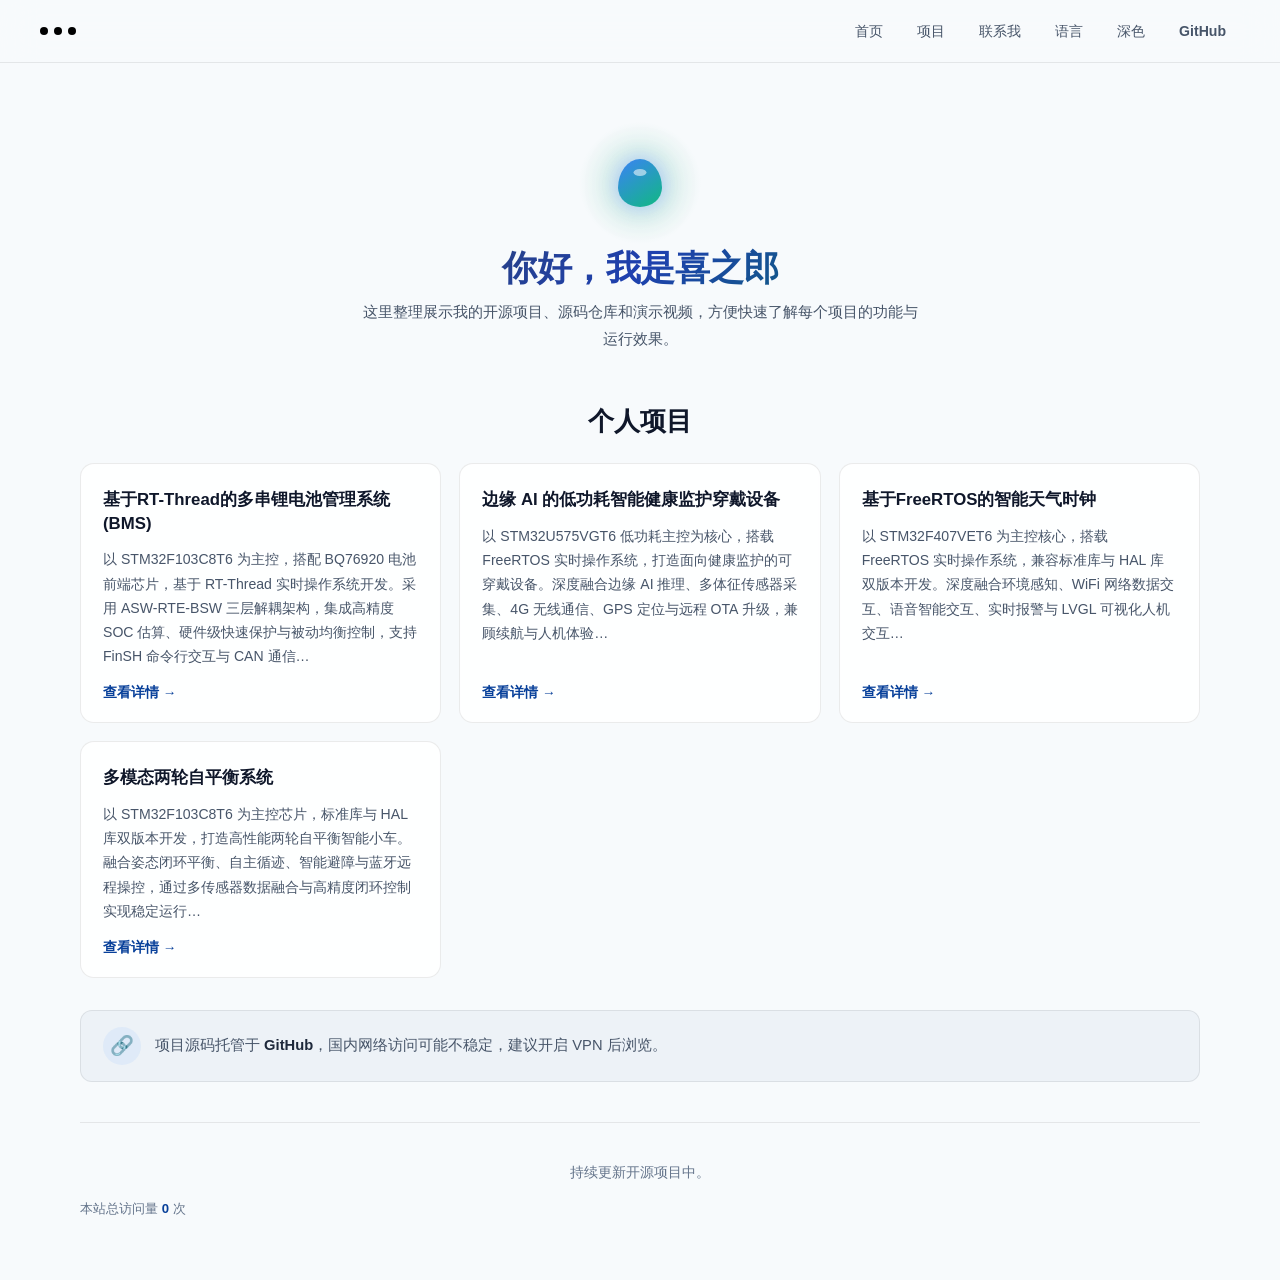
==== commit fe1724da: "加入访问计数" ====
--- a/index.html
+++ b/index.html
@@ -321,9 +321,6 @@
       color: var(--text-secondary);
       font-size: 0.88rem;
       line-height: 1.72;
-      display: -webkit-box;
-      -webkit-line-clamp: 5;
-      -webkit-box-orient: vertical;
       overflow: hidden;
     }
 
@@ -521,6 +518,21 @@
     .github-notice strong {
       color: var(--text);
       font-weight: 800;
+    }
+
+    /* ===== 访问计数器 ===== */
+    .visit-counter {
+      margin-top: 12px;
+      padding: 6px 0;
+      color: var(--muted);
+      font-size: 0.82rem;
+      font-weight: 500;
+      text-align: left;
+      user-select: none;
+    }
+    .visit-counter span {
+      font-weight: 700;
+      color: var(--primary);
     }
 
     /* ===== Footer ===== */
@@ -780,6 +792,9 @@
 
     <footer>
       <span>持续更新开源项目中。</span>
+      <div class="visit-counter">
+        本站总访问量 <span id="busuanzi_value_site_pv">0</span> 次
+      </div>
     </footer>
   </main>
 
@@ -906,5 +921,7 @@
       });
     })();
   </script>
+  <!-- 不蒜子访问计数器 -->
+  <script async src="//busuanzi.ibruce.info/busuanzi/2.3/busuanzi.pure.mini.js"></script>
 </body>
 </html>
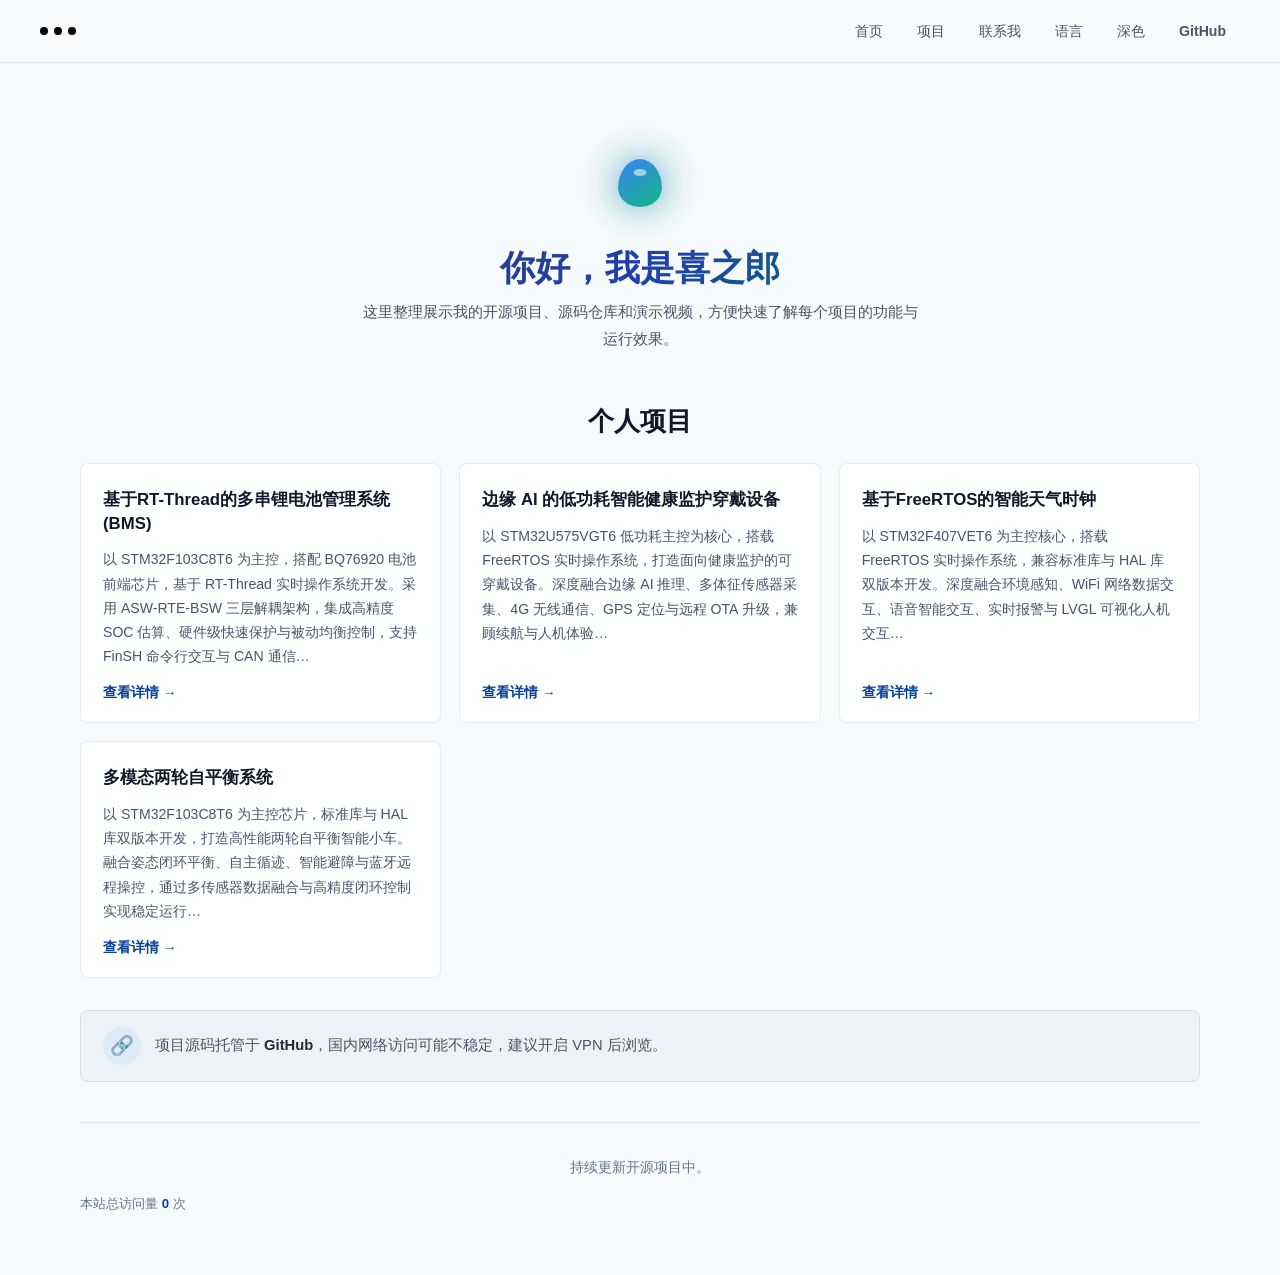
==== commit 58e36e7c: "重新架构了代码框架" ====
--- a/index.html
+++ b/index.html
@@ -4,729 +4,7 @@
   <meta charset="UTF-8" />
   <meta name="viewport" content="width=device-width, initial-scale=1.0" />
   <title>喜之郎的开源网站</title>
-  <style>
-    :root {
-      /* ===== 浅色主题（默认） ===== */
-      --bg: #f7fafc;
-      --bg-secondary: #edf2f7;
-      --bg-card: rgba(255, 255, 255, 0.85);
-      --text: #1e293b;
-      --text-secondary: #475569;
-      --muted: #64748b;
-      --line: rgba(0, 0, 0, 0.08);
-      --primary: #08409a;
-      --primary-dark: #2563eb;
-      --accent: #10b981;
-      --accent-dark: #059669;
-      --ink: #0f172a;
-      --shadow: 0 18px 50px rgba(0, 0, 0, 0.08);
-      --nav-bg: rgba(247, 250, 252, 0.88);
-      --btn-source-bg: #0f172a;
-      --btn-source-border: transparent;
-      --btn-source-text: #fff;
-    }
-
-    [data-theme="dark"] {
-      --bg: #0b0f1a;
-      --bg-secondary: #111827;
-      --bg-card: rgba(30, 41, 59, 0.7);
-      --text: #e8edf5;
-      --text-secondary: #94a3b8;
-      --muted: #64748b;
-      --line: rgba(148, 163, 184, 0.12);
-      --primary: #1661bd;
-      --primary-dark: #205dbf;
-      --accent: #34d399;
-      --accent-dark: #10b981;
-      --ink: #f1f5f9;
-      --shadow: 0 18px 50px rgba(0, 0, 0, 0.35);
-      --nav-bg: rgba(11, 15, 26, 0.85);
-      --btn-source-bg: rgba(255, 255, 255, 0.08);
-      --btn-source-border: rgba(255, 255, 255, 0.12);
-      --btn-source-text: #fff;
-    }
-
-    * {
-      box-sizing: border-box;
-    }
-
-    body {
-      margin: 0;
-      min-height: 100vh;
-      font-family: "Microsoft YaHei", "PingFang SC", Arial, sans-serif;
-      color: var(--text);
-      background: var(--bg);
-      transition: background 0.3s ease, color 0.3s ease;
-    }
-
-    a {
-      color: inherit;
-      text-decoration: none;
-    }
-
-    /* ===== 顶部导航栏 ===== */
-    .navbar {
-      position: sticky;
-      top: 0;
-      z-index: 100;
-      padding: 0 24px;
-      background: var(--nav-bg);
-      backdrop-filter: blur(18px);
-      -webkit-backdrop-filter: blur(18px);
-      border-bottom: 1px solid var(--line);
-      transition: background 0.3s ease, border-color 0.3s ease;
-    }
-
-    .navbar-inner {
-      display: flex;
-      align-items: center;
-      justify-content: space-between;
-      width: min(1200px, 100%);
-      margin: 0 auto;
-      height: 62px;
-    }
-
-    .nav-brand {
-      display: flex;
-      align-items: center;
-      gap: 6px;
-      font-weight: 800;
-      font-size: 1rem;
-      color: var(--ink);
-      letter-spacing: -0.3px;
-    }
-
-    .nav-dot {
-      display: inline-block;
-      width: 8px;
-      height: 8px;
-      border-radius: 50%;
-      background: #000;
-    }
-
-    [data-theme="dark"] .nav-dot {
-      background: #fff;
-    }
-
-    .nav-links {
-      display: flex;
-      align-items: center;
-      gap: 6px;
-      list-style: none;
-      margin: 0;
-      padding: 0;
-    }
-
-    .nav-links li a,
-    .nav-links li button {
-      display: inline-flex;
-      align-items: center;
-      gap: 6px;
-      padding: 8px 14px;
-      border-radius: 8px;
-      font-size: 0.88rem;
-      font-weight: 500;
-      color: var(--text-secondary);
-      background: transparent;
-      border: none;
-      cursor: pointer;
-      transition: all 0.2s ease;
-    }
-
-    .nav-links li a:hover,
-    .nav-links li button:hover {
-      color: var(--text);
-      background: rgba(255, 255, 255, 0.06);
-    }
-
-    .nav-links .nav-cta {
-      font-weight: 700;
-    }
-
-    .nav-icon {
-      font-size: 1.05rem;
-    }
-
-    .theme-toggle {
-      display: inline-flex;
-      align-items: center;
-      justify-content: center;
-      min-width: 52px;
-      height: 34px;
-      padding: 0 12px;
-      border-radius: 8px;
-      border: 1px solid var(--line);
-      background: transparent;
-      color: var(--text-secondary);
-      font-size: 0.85rem;
-      font-weight: 500;
-      cursor: pointer;
-      transition: all 0.2s ease;
-    }
-
-    .theme-toggle:hover {
-      color: var(--text);
-      background: var(--bg-secondary);
-    }
-
-    /* ===== 主体容器 ===== */
-    .site-shell {
-      width: min(1120px, calc(100% - 36px));
-      margin: 0 auto;
-      padding: 20px 0 56px;
-    }
-
-    /* ===== Hero 区域 ===== */
-    .hero {
-      display: flex;
-      flex-direction: column;
-      align-items: center;
-      padding: 60px 0 48px;
-      text-align: center;
-    }
-
-    .hero-icon {
-      position: relative;
-      display: flex;
-      align-items: center;
-      justify-content: center;
-      width: 80px;
-      height: 80px;
-      margin-bottom: 24px;
-    }
-
-    .hero-icon::before {
-      content: "";
-      position: absolute;
-      inset: -22px;
-      border-radius: 50%;
-      background: radial-gradient(circle, rgba(37, 99, 235, 0.18) 0%, rgba(5, 150, 105, 0.08) 40%, transparent 70%);
-      z-index: -1;
-      animation: heroGlow 3s ease-in-out infinite alternate;
-    }
-
-    @keyframes heroGlow {
-      from { opacity: 0.6; transform: scale(0.95); }
-      to   { opacity: 1;   transform: scale(1.08); }
-    }
-
-    [data-theme="dark"] .hero-icon::before {
-      background: radial-gradient(circle, rgba(96, 165, 250, 0.28) 0%, rgba(52, 211, 153, 0.14) 40%, transparent 70%);
-    }
-
-    .hero-jelly {
-      display: inline-block;
-      width: 44px;
-      height: 48px;
-      border-radius: 50% 50% 50% 50% / 60% 60% 40% 40%;
-      background: linear-gradient(145deg, #3b82f6, #10b981);
-      box-shadow:
-        0 0 20px rgba(59, 130, 246, 0.3),
-        0 0 40px rgba(16, 185, 129, 0.15);
-      position: relative;
-    }
-
-    .hero-jelly::after {
-      content: "";
-      position: absolute;
-      top: 10px;
-      left: 50%;
-      transform: translateX(-50%);
-      width: 13px;
-      height: 7px;
-      background: rgba(255, 255, 255, 0.55);
-      border-radius: 50%;
-    }
-
-    .hero-copy {
-      width: min(720px, 100%);
-    }
-
-    .hero-greeting {
-      margin: 0 0 10px;
-      font-size: clamp(1.6rem, 3.5vw, 2.2rem);
-      font-weight: 800;
-      line-height: 1.2;
-      letter-spacing: -0.5px;
-      background: linear-gradient(135deg, #334155 0%, #1e40af 50%, #047857 100%);
-      -webkit-background-clip: text;
-      -webkit-text-fill-color: transparent;
-      background-clip: text;
-    }
-
-    [data-theme="dark"] .hero-greeting {
-      background: linear-gradient(135deg, #e2e8f0 0%, #3b82f6 50%, #34d399 100%);
-      -webkit-background-clip: text;
-      -webkit-text-fill-color: transparent;
-      background-clip: text;
-    }
-
-    .hero-intro {
-      margin: 0 auto;
-      max-width: 560px;
-      color: var(--text-secondary);
-      font-size: 0.95rem;
-      line-height: 1.75;
-    }
-
-    /* ===== Projects Overview Grid ===== */
-    .projects-overview {
-      padding-top: 4px;
-    }
-
-    .projects-overview h2 {
-      margin: 0 0 24px;
-      color: var(--ink);
-      font-size: clamp(1.3rem, 2.5vw, 1.65rem);
-      font-weight: 800;
-      text-align: center;
-      letter-spacing: 0;
-    }
-
-    .projects-grid {
-      display: grid;
-      grid-template-columns: repeat(3, minmax(0, 1fr));
-      gap: 18px;
-    }
-
-    .project-card {
-      display: flex;
-      flex-direction: column;
-      border: 1px solid var(--line);
-      border-radius: 14px;
-      background: var(--bg-card);
-      backdrop-filter: blur(4px);
-      padding: 24px 22px 20px;
-      transition: all 0.28s ease;
-    }
-
-    .project-card:hover {
-      transform: translateY(-5px);
-      border-color: var(--primary);
-      box-shadow: var(--shadow);
-    }
-
-    .project-card h3 {
-      margin: 0 0 12px;
-      color: var(--ink);
-      font-size: 1.05rem;
-      font-weight: 700;
-      line-height: 1.4;
-      letter-spacing: 0;
-    }
-
-    .project-card-desc {
-      flex: 1;
-      margin: 0 0 16px;
-      color: var(--text-secondary);
-      font-size: 0.88rem;
-      line-height: 1.72;
-      overflow: hidden;
-    }
-
-    .project-card-link {
-      align-self: flex-start;
-      display: inline-flex;
-      align-items: center;
-      gap: 4px;
-      color: var(--primary);
-      font-size: 0.85rem;
-      font-weight: 700;
-      transition: gap 0.2s ease;
-    }
-
-    .project-card-link:hover {
-      gap: 8px;
-    }
-
-    /* ===== Projects 详情区域 ===== */
-    .projects {
-      padding-top: 16px;
-    }
-
-    .project-section {
-      padding: 28px 0;
-      border-bottom: 1px solid var(--line);
-    }
-
-    .project-section:last-of-type {
-      border-bottom: none;
-    }
-
-    .project-section h2 {
-      margin: 0;
-      color: var(--ink);
-      font-size: clamp(1.35rem, 2.8vw, 1.85rem);
-      line-height: 1.25;
-      letter-spacing: 0;
-      font-weight: 800;
-    }
-
-    .project-links {
-      display: flex;
-      flex-wrap: wrap;
-      gap: 10px;
-      margin-top: 20px;
-    }
-
-    .btn-outline {
-      display: inline-flex;
-      align-items: center;
-      gap: 6px;
-      padding: 9px 18px;
-      border-radius: 8px;
-      border: 1px solid var(--line);
-      background: var(--bg-secondary);
-      color: var(--text);
-      font-size: 0.85rem;
-      font-weight: 600;
-      transition: all 0.2s ease;
-      cursor: pointer;
-    }
-
-    .btn-outline:hover {
-      border-color: var(--primary);
-      color: var(--primary);
-    }
-
-    .btn-filled {
-      display: inline-flex;
-      align-items: center;
-      gap: 6px;
-      padding: 9px 18px;
-      border-radius: 8px;
-      border: none;
-      background: linear-gradient(135deg, var(--primary-dark), var(--accent-dark));
-      color: #fff;
-      font-size: 0.85rem;
-      font-weight: 600;
-      transition: all 0.2s ease;
-      box-shadow: 0 4px 14px rgba(37, 99, 235, 0.18);
-    }
-
-    .btn-filled:hover {
-      transform: translateY(-2px);
-      box-shadow: 0 8px 22px rgba(37, 99, 235, 0.28);
-    }
-
-    .project-summary {
-      min-height: 34px;
-      margin: 14px 0 0;
-      color: var(--text-secondary);
-      font-size: 0.95rem;
-      line-height: 1.8;
-    }
-
-    .project-summary h3 {
-      color: var(--ink);
-      font-size: 1rem;
-      margin: 18px 0 8px;
-      font-weight: 700;
-      opacity: 0.85;
-    }
-
-    .project-summary h3:first-child {
-      margin-top: 0;
-    }
-
-    .project-summary p {
-      margin: 0 0 10px;
-    }
-
-    .project-summary ul {
-      margin: 4px 0 10px;
-      padding-left: 20px;
-    }
-
-    .project-summary ul li {
-      margin-bottom: 3px;
-    }
-
-    .summary-container {
-      overflow: hidden;
-      transition: max-height 0.32s ease;
-    }
-
-    .summary-container.collapsed {
-      max-height: calc(0.95rem * 1.8 * 3);
-    }
-
-    .summary-toggle {
-      display: inline-flex;
-      align-items: center;
-      gap: 8px;
-      margin-top: 8px;
-      padding: 7px 14px;
-      border-radius: 8px;
-      border: 1px solid var(--line);
-      background: var(--bg-secondary);
-      color: var(--primary);
-      font-size: 0.88rem;
-      font-weight: 600;
-      cursor: pointer;
-      transition: all 0.2s ease;
-    }
-
-    .summary-toggle:hover {
-      background: var(--primary);
-      color: #fff;
-    }
-
-    .summary-toggle:focus {
-      outline: 2px solid rgba(96, 165, 250, 0.3);
-    }
-
-    [data-theme="dark"] .project-summary {
-      color: #cbd5e1;
-    }
-
-    [data-theme="dark"] .project-summary h3 {
-      color: #e2e8f0;
-      opacity: 0.9;
-    }
-
-    [data-theme="dark"] .project-summary strong {
-      color: #e2e8f0;
-    }
-
-    /* ===== GitHub Notice ===== */
-    .github-notice {
-      display: flex;
-      align-items: center;
-      gap: 14px;
-      margin: 32px 0 18px;
-      padding: 16px 22px;
-      border-radius: 12px;
-      border: 1px solid var(--line);
-      background: var(--bg-secondary);
-      color: var(--text-secondary);
-      font-size: 0.92rem;
-      line-height: 1.7;
-    }
-
-    .github-notice-icon {
-      flex-shrink: 0;
-      display: grid;
-      width: 38px;
-      height: 38px;
-      place-items: center;
-      border-radius: 50%;
-      background: rgba(96, 165, 250, 0.1);
-      font-size: 1.2rem;
-    }
-
-    .github-notice strong {
-      color: var(--text);
-      font-weight: 800;
-    }
-
-    /* ===== 访问计数器 ===== */
-    .visit-counter {
-      margin-top: 12px;
-      padding: 6px 0;
-      color: var(--muted);
-      font-size: 0.82rem;
-      font-weight: 500;
-      text-align: left;
-      user-select: none;
-    }
-    .visit-counter span {
-      font-weight: 700;
-      color: var(--primary);
-    }
-
-    /* ===== Footer ===== */
-    footer {
-      padding: 40px 0 0;
-      color: var(--muted);
-      font-size: 0.88rem;
-      text-align: center;
-      border-top: 1px solid var(--line);
-      margin-top: 40px;
-    }
-
-    /* ===== Responsive ===== */
-    @media (max-width: 760px) {
-      .projects-grid {
-        grid-template-columns: repeat(2, minmax(0, 1fr));
-      }
-
-      .navbar-inner {
-        height: 54px;
-      }
-
-      .nav-links li a,
-      .nav-links li button {
-        padding: 6px 10px;
-        font-size: 0.82rem;
-      }
-
-      .hero {
-        padding: 40px 0 32px;
-      }
-
-      .hero-icon {
-        width: 64px;
-        height: 64px;
-        gap: 8px;
-        margin-bottom: 18px;
-      }
-
-      .hero-dot {
-        width: 13px;
-        height: 13px;
-      }
-    }
-
-    @media (max-width: 560px) {
-      .projects-grid {
-        grid-template-columns: 1fr;
-      }
-
-      .site-shell {
-        width: min(100% - 24px, 1120px);
-        padding-top: 12px;
-      }
-
-      .hero {
-        padding: 28px 0 24px;
-      }
-
-      .hero-icon {
-        width: 56px;
-        height: 56px;
-        gap: 7px;
-        margin-bottom: 14px;
-      }
-
-      .hero-dot {
-        width: 11px;
-        height: 11px;
-      }
-
-      .nav-links li a,
-      .nav-links li button {
-        padding: 6px 8px;
-        font-size: 0.78rem;
-      }
-    }
-
-    /* ===== 联系我弹窗 ===== */
-    .modal-overlay {
-      position: fixed;
-      inset: 0;
-      z-index: 999;
-      display: flex;
-      align-items: center;
-      justify-content: center;
-      background: rgba(0, 0, 0, 0.45);
-      backdrop-filter: blur(4px);
-      -webkit-backdrop-filter: blur(4px);
-      opacity: 0;
-      visibility: hidden;
-      transition: opacity 0.25s ease, visibility 0.25s ease;
-    }
-    .modal-overlay.active {
-      opacity: 1;
-      visibility: visible;
-    }
-
-    .modal-box {
-      width: min(380px, calc(100% - 32px));
-      padding: 28px 26px 22px;
-      border-radius: 16px;
-      background: var(--bg);
-      border: 1px solid var(--line);
-      box-shadow: 0 24px 60px rgba(0,0,0,0.18);
-      text-align: center;
-    }
-    [data-theme="dark"] .modal-box {
-      box-shadow: 0 24px 60px rgba(0,0,0,0.5);
-    }
-
-    .modal-box h3 {
-      margin: 0 0 8px;
-      color: var(--ink);
-      font-size: 1.15rem;
-      font-weight: 800;
-    }
-    .modal-box .modal-sub {
-      margin: 0 0 20px;
-      color: var(--muted);
-      font-size: 0.85rem;
-    }
-
-    .contact-row {
-      display: flex;
-      align-items: center;
-      justify-content: space-between;
-      padding: 12px 14px;
-      margin-bottom: 10px;
-      border-radius: 10px;
-      background: var(--bg-secondary);
-      border: 1px solid var(--line);
-      font-size: 0.9rem;
-      color: var(--text);
-    }
-    .contact-row .label {
-      display: flex;
-      align-items: center;
-      gap: 8px;
-      font-weight: 600;
-      color: var(--text-secondary);
-    }
-    .contact-row .value {
-      font-weight: 500;
-      color: var(--text);
-      word-break: break-all;
-      text-align: right;
-      flex: 1;
-      margin-left: 10px;
-    }
-
-    .btn-copy {
-      display: inline-flex;
-      align-items: center;
-      gap: 4px;
-      margin-left: 10px;
-      padding: 5px 10px;
-      border-radius: 6px;
-      border: 1px solid var(--line);
-      background: var(--bg);
-      color: var(--text-secondary);
-      font-size: 0.78rem;
-      font-weight: 600;
-      cursor: pointer;
-      transition: all 0.2s ease;
-      white-space: nowrap;
-      flex-shrink: 0;
-    }
-    .btn-copy:hover {
-      border-color: var(--primary);
-      color: var(--primary);
-    }
-    .btn-copy.copied {
-      border-color: var(--accent);
-      color: var(--accent);
-    }
-
-    .btn-close-modal {
-      margin-top: 18px;
-      padding: 8px 28px;
-      border-radius: 8px;
-      border: 1px solid var(--line);
-      background: var(--bg-secondary);
-      color: var(--text);
-      font-size: 0.88rem;
-      font-weight: 600;
-      cursor: pointer;
-      transition: all 0.2s ease;
-    }
-    .btn-close-modal:hover {
-      border-color: var(--primary);
-      color: var(--primary);
-    }
-  </style>
+  <link rel="stylesheet" href="assets/css/styles.css" />
 </head>
 <body>
   <!-- ===== 顶部导航栏 ===== -->
@@ -816,111 +94,7 @@
       <button class="btn-close-modal" id="closeModal">关闭</button>
     </div>
   </div>
-  <script>
-    // ===== 折叠/展开项目介绍 =====
-    document.addEventListener('DOMContentLoaded', function () {
-      document.querySelectorAll('.summary-toggle').forEach(function(btn) {
-        btn.addEventListener('click', function(e) {
-          var container = e.currentTarget.previousElementSibling;
-          if (!container || !container.classList.contains('summary-container')) return;
-          var expanded = e.currentTarget.getAttribute('aria-expanded') === 'true';
-          if (expanded) {
-            container.classList.add('collapsed');
-            e.currentTarget.setAttribute('aria-expanded', 'false');
-            e.currentTarget.textContent = '项目介绍 ▾';
-          } else {
-            container.classList.remove('collapsed');
-            e.currentTarget.setAttribute('aria-expanded', 'true');
-            e.currentTarget.textContent = '收起 ▴';
-          }
-          // 保持按钮在可视区域不跳转
-          e.currentTarget.scrollIntoView({ block: 'nearest', behavior: 'auto' });
-        });
-      });
-    });
-
-    // ===== 主题切换 =====
-    (function() {
-      const toggle = document.getElementById('themeToggle');
-      const html = document.documentElement;
-      const stored = localStorage.getItem('theme');
-      if (stored === 'dark') {
-        html.setAttribute('data-theme', 'dark');
-        if (toggle) toggle.textContent = '浅色';
-      }
-      if (toggle) {
-        toggle.addEventListener('click', function() {
-          const isDark = html.getAttribute('data-theme') === 'dark';
-          if (isDark) {
-            html.removeAttribute('data-theme');
-            localStorage.setItem('theme', 'light');
-            toggle.textContent = '深色';
-          } else {
-            html.setAttribute('data-theme', 'dark');
-            localStorage.setItem('theme', 'dark');
-            toggle.textContent = '浅色';
-          }
-        });
-      }
-    })();
-
-    // ===== 联系我弹窗 =====
-    (function() {
-      const overlay = document.getElementById('contactModal');
-      const openLink = document.getElementById('contactLink');
-      const closeBtn = document.getElementById('closeModal');
-
-      if (openLink) {
-        openLink.addEventListener('click', function(e) {
-          e.preventDefault();
-          overlay.classList.add('active');
-        });
-      }
-      if (closeBtn) {
-        closeBtn.addEventListener('click', function() {
-          overlay.classList.remove('active');
-        });
-      }
-      if (overlay) {
-        overlay.addEventListener('click', function(e) {
-          if (e.target === overlay) overlay.classList.remove('active');
-        });
-      }
-
-      // 复制功能
-      document.querySelectorAll('.btn-copy').forEach(function(btn) {
-        btn.addEventListener('click', function() {
-          var text = this.getAttribute('data-copy');
-          navigator.clipboard.writeText(text).then(function() {
-            this.classList.add('copied');
-            this.textContent = '已复制 ✓';
-            var self = this;
-            setTimeout(function() {
-              self.classList.remove('copied');
-              self.textContent = '复制';
-            }, 2000);
-          }.bind(this)).catch(function() {
-            // fallback
-            var ta = document.createElement('textarea');
-            ta.value = text;
-            ta.style.position = 'fixed';
-            ta.style.left = '-9999px';
-            document.body.appendChild(ta);
-            ta.select();
-            document.execCommand('copy');
-            document.body.removeChild(ta);
-            this.classList.add('copied');
-            this.textContent = '已复制 ✓';
-            var self = this;
-            setTimeout(function() {
-              self.classList.remove('copied');
-              self.textContent = '复制';
-            }, 2000);
-          }.bind(this));
-        });
-      });
-    })();
-  </script>
+  <script src="assets/js/main.js"></script>
   <!-- 不蒜子访问计数器 -->
   <script async src="//busuanzi.ibruce.info/busuanzi/2.3/busuanzi.pure.mini.js"></script>
 </body>
--- a/assets/css/styles.css
+++ b/assets/css/styles.css
@@ -0,0 +1,884 @@
+:root {
+  --bg: #f7fafc;
+  --bg-secondary: #edf2f7;
+  --bg-card: rgba(255, 255, 255, 0.85);
+  --text: #1e293b;
+  --text-secondary: #475569;
+  --muted: #64748b;
+  --line: rgba(0, 0, 0, 0.08);
+  --primary: #08409a;
+  --primary-dark: #2563eb;
+  --accent: #10b981;
+  --accent-dark: #059669;
+  --ink: #0f172a;
+  --shadow: 0 18px 50px rgba(0, 0, 0, 0.08);
+  --nav-bg: rgba(247, 250, 252, 0.88);
+  --source-bg: #0f172a;
+  --source-text: #fff;
+  --video-player-bg: #edf2f7;
+  --video-back-bg: rgba(0, 0, 0, 0.04);
+}
+
+[data-theme="dark"] {
+  --bg: #0b0f1a;
+  --bg-secondary: #111827;
+  --bg-card: rgba(30, 41, 59, 0.7);
+  --text: #e8edf5;
+  --text-secondary: #94a3b8;
+  --muted: #64748b;
+  --line: rgba(148, 163, 184, 0.12);
+  --primary: #1661bd;
+  --primary-dark: #205dbf;
+  --accent: #34d399;
+  --accent-dark: #10b981;
+  --ink: #f1f5f9;
+  --shadow: 0 18px 50px rgba(0, 0, 0, 0.35);
+  --nav-bg: rgba(11, 15, 26, 0.85);
+  --source-bg: #fff;
+  --source-text: #06111f;
+  --video-player-bg: #050813;
+  --video-back-bg: rgba(255, 255, 255, 0.07);
+}
+
+* {
+  box-sizing: border-box;
+}
+
+body {
+  margin: 0;
+  min-height: 100vh;
+  font-family: "Microsoft YaHei", "PingFang SC", Arial, sans-serif;
+  color: var(--text);
+  background: var(--bg);
+  transition: background 0.3s ease, color 0.3s ease;
+}
+
+a {
+  color: inherit;
+  text-decoration: none;
+}
+
+.navbar {
+  position: sticky;
+  top: 0;
+  z-index: 100;
+  padding: 0 24px;
+  background: var(--nav-bg);
+  border-bottom: 1px solid var(--line);
+  backdrop-filter: blur(18px);
+  -webkit-backdrop-filter: blur(18px);
+  transition: background 0.3s ease, border-color 0.3s ease;
+}
+
+.navbar-inner {
+  position: relative;
+  display: flex;
+  align-items: center;
+  justify-content: space-between;
+  width: min(1200px, 100%);
+  height: 62px;
+  margin: 0 auto;
+}
+
+.nav-brand {
+  display: flex;
+  align-items: center;
+  gap: 6px;
+  padding: 10px 0;
+  color: var(--ink);
+  font-size: 1rem;
+  font-weight: 800;
+  background: transparent;
+  border: 0;
+  cursor: pointer;
+}
+
+.nav-brand:hover .nav-dot,
+.nav-brand[aria-expanded="true"] .nav-dot {
+  background: var(--primary);
+}
+
+.nav-dot {
+  display: inline-block;
+  width: 8px;
+  height: 8px;
+  border-radius: 50%;
+  background: #000;
+}
+
+[data-theme="dark"] .nav-dot {
+  background: #fff;
+}
+
+.nav-dropdown {
+  position: absolute;
+  top: calc(100% + 8px);
+  left: 0;
+  z-index: 120;
+  display: grid;
+  min-width: 150px;
+  padding: 8px;
+  visibility: hidden;
+  background: var(--bg-card);
+  border: 1px solid var(--line);
+  border-radius: 8px;
+  box-shadow: var(--shadow);
+  opacity: 0;
+  transform: translateY(-6px);
+  backdrop-filter: blur(16px);
+  -webkit-backdrop-filter: blur(16px);
+  transition: opacity 0.2s ease, transform 0.2s ease, visibility 0.2s ease;
+}
+
+.nav-dropdown.active {
+  visibility: visible;
+  opacity: 1;
+  transform: translateY(0);
+}
+
+.nav-dropdown-item {
+  display: flex;
+  align-items: center;
+  width: 100%;
+  min-height: 36px;
+  padding: 0 12px;
+  color: var(--text-secondary);
+  font: inherit;
+  font-size: 0.88rem;
+  font-weight: 600;
+  text-align: left;
+  cursor: pointer;
+  background: transparent;
+  border: 0;
+  border-radius: 8px;
+  transition: all 0.2s ease;
+}
+
+.nav-dropdown-item:hover {
+  color: var(--text);
+  background: var(--bg-secondary);
+}
+
+.nav-links {
+  display: flex;
+  align-items: center;
+  gap: 6px;
+  padding: 0;
+  margin: 0;
+  list-style: none;
+}
+
+.nav-links li a,
+.nav-links li button,
+.theme-toggle {
+  display: inline-flex;
+  align-items: center;
+  justify-content: center;
+  min-height: 34px;
+  padding: 0 14px;
+  border-radius: 8px;
+  color: var(--text-secondary);
+  background: transparent;
+  border: 0;
+  font-size: 0.88rem;
+  font-weight: 500;
+  cursor: pointer;
+  transition: all 0.2s ease;
+}
+
+.nav-links li a:hover,
+.nav-links li button:hover,
+.theme-toggle:hover {
+  color: var(--text);
+  background: var(--bg-secondary);
+}
+
+.nav-links .nav-cta {
+  font-weight: 700;
+}
+
+.theme-toggle {
+  min-width: 52px;
+  border: 1px solid var(--line);
+  font-size: 0.85rem;
+}
+
+.site-shell {
+  width: min(1120px, calc(100% - 36px));
+  margin: 0 auto;
+  padding: 20px 0 56px;
+}
+
+.page {
+  width: min(900px, calc(100% - 36px));
+  margin: 0 auto;
+  padding: 40px 0 56px;
+}
+
+.page-wide {
+  width: min(1100px, calc(100% - 32px));
+}
+
+.back-link {
+  display: inline-flex;
+  align-items: center;
+  gap: 6px;
+  margin-bottom: 32px;
+  color: var(--text-secondary);
+  font-size: 0.9rem;
+  font-weight: 500;
+  transition: color 0.2s ease, opacity 0.2s ease, transform 0.2s ease;
+}
+
+.back-link:hover {
+  color: var(--primary);
+}
+
+h1 {
+  margin: 0 0 12px;
+  color: var(--ink);
+  font-size: clamp(1.5rem, 3vw, 2rem);
+  font-weight: 800;
+  line-height: 1.3;
+  letter-spacing: 0;
+}
+
+.subtitle {
+  margin: 0 0 32px;
+  color: var(--text-secondary);
+  font-size: 0.95rem;
+  line-height: 1.7;
+}
+
+.content {
+  color: var(--text-secondary);
+  font-size: 0.93rem;
+  line-height: 1.85;
+}
+
+.content h2 {
+  margin: 32px 0 10px;
+  color: var(--ink);
+  font-size: 1.15rem;
+  font-weight: 700;
+  opacity: 0.9;
+}
+
+.content h2:first-child {
+  margin-top: 0;
+}
+
+.content p {
+  margin: 0 0 12px;
+}
+
+.content ul {
+  margin: 4px 0 14px;
+  padding-left: 20px;
+}
+
+.content li {
+  margin-bottom: 4px;
+}
+
+.content strong {
+  color: var(--text);
+}
+
+[data-theme="dark"] .content {
+  color: #cbd5e1;
+}
+
+[data-theme="dark"] .content h2,
+[data-theme="dark"] .content strong {
+  color: #e2e8f0;
+}
+
+.actions {
+  display: flex;
+  flex-wrap: wrap;
+  gap: 12px;
+  margin-top: 36px;
+  padding-top: 28px;
+  border-top: 1px solid var(--line);
+}
+
+.btn-outline,
+.btn-filled,
+.btn-source,
+.btn-home {
+  display: inline-flex;
+  align-items: center;
+  justify-content: center;
+  gap: 6px;
+  min-height: 42px;
+  padding: 0 22px;
+  border-radius: 8px;
+  font-size: 0.88rem;
+  font-weight: 600;
+  transition: all 0.2s ease;
+}
+
+.btn-outline {
+  color: var(--text);
+  background: var(--bg-secondary);
+  border: 1px solid var(--line);
+}
+
+.btn-outline:hover {
+  color: var(--primary);
+  border-color: var(--primary);
+}
+
+.btn-filled,
+.btn-home {
+  color: #fff;
+  border: 0;
+  background: linear-gradient(135deg, var(--primary-dark), var(--accent-dark));
+  box-shadow: 0 4px 14px rgba(37, 99, 235, 0.18);
+}
+
+.btn-filled:hover,
+.btn-home:hover {
+  transform: translateY(-2px);
+  box-shadow: 0 8px 22px rgba(37, 99, 235, 0.28);
+}
+
+.btn-source {
+  color: var(--source-text);
+  background: var(--source-bg);
+}
+
+footer {
+  padding: 36px 0 0;
+  margin-top: 40px;
+  color: var(--muted);
+  font-size: 0.85rem;
+  text-align: center;
+  border-top: 1px solid var(--line);
+}
+
+.hero {
+  display: flex;
+  flex-direction: column;
+  align-items: center;
+  padding: 60px 0 48px;
+  text-align: center;
+}
+
+.hero-icon {
+  position: relative;
+  display: flex;
+  align-items: center;
+  justify-content: center;
+  width: 80px;
+  height: 80px;
+  margin-bottom: 24px;
+}
+
+.hero-icon::before {
+  content: "";
+  position: absolute;
+  inset: -22px;
+  z-index: -1;
+  border-radius: 50%;
+  background: radial-gradient(circle, rgba(37, 99, 235, 0.18) 0%, rgba(5, 150, 105, 0.08) 40%, transparent 70%);
+  animation: heroGlow 3s ease-in-out infinite alternate;
+}
+
+[data-theme="dark"] .hero-icon::before {
+  background: radial-gradient(circle, rgba(96, 165, 250, 0.28) 0%, rgba(52, 211, 153, 0.14) 40%, transparent 70%);
+}
+
+@keyframes heroGlow {
+  from {
+    opacity: 0.6;
+    transform: scale(0.95);
+  }
+
+  to {
+    opacity: 1;
+    transform: scale(1.08);
+  }
+}
+
+.hero-jelly {
+  position: relative;
+  display: inline-block;
+  width: 44px;
+  height: 48px;
+  border-radius: 50% 50% 50% 50% / 60% 60% 40% 40%;
+  background: linear-gradient(145deg, #3b82f6, #10b981);
+  box-shadow: 0 0 20px rgba(59, 130, 246, 0.3), 0 0 40px rgba(16, 185, 129, 0.15);
+}
+
+.hero-jelly::after {
+  content: "";
+  position: absolute;
+  top: 10px;
+  left: 50%;
+  width: 13px;
+  height: 7px;
+  border-radius: 50%;
+  background: rgba(255, 255, 255, 0.55);
+  transform: translateX(-50%);
+}
+
+.hero-copy {
+  width: min(720px, 100%);
+}
+
+.hero-greeting {
+  margin: 0 0 10px;
+  font-size: clamp(1.6rem, 3.5vw, 2.2rem);
+  font-weight: 800;
+  line-height: 1.2;
+  letter-spacing: 0;
+  background: linear-gradient(135deg, #334155 0%, #1e40af 50%, #047857 100%);
+  background-clip: text;
+  -webkit-background-clip: text;
+  -webkit-text-fill-color: transparent;
+}
+
+[data-theme="dark"] .hero-greeting {
+  background: linear-gradient(135deg, #e2e8f0 0%, #3b82f6 50%, #34d399 100%);
+  background-clip: text;
+  -webkit-background-clip: text;
+  -webkit-text-fill-color: transparent;
+}
+
+.hero-intro {
+  max-width: 560px;
+  margin: 0 auto;
+  color: var(--text-secondary);
+  font-size: 0.95rem;
+  line-height: 1.75;
+}
+
+.projects-overview {
+  padding-top: 4px;
+}
+
+.projects-overview h2 {
+  margin: 0 0 24px;
+  color: var(--ink);
+  font-size: clamp(1.3rem, 2.5vw, 1.65rem);
+  font-weight: 800;
+  text-align: center;
+  letter-spacing: 0;
+}
+
+.projects-grid {
+  display: grid;
+  grid-template-columns: repeat(3, minmax(0, 1fr));
+  gap: 18px;
+}
+
+.project-card {
+  display: flex;
+  flex-direction: column;
+  padding: 24px 22px 20px;
+  border: 1px solid var(--line);
+  border-radius: 8px;
+  background: var(--bg-card);
+  backdrop-filter: blur(4px);
+  transition: all 0.28s ease;
+}
+
+.project-card:hover {
+  border-color: var(--primary);
+  box-shadow: var(--shadow);
+  transform: translateY(-5px);
+}
+
+.project-card h3 {
+  margin: 0 0 12px;
+  color: var(--ink);
+  font-size: 1.05rem;
+  font-weight: 700;
+  line-height: 1.4;
+  letter-spacing: 0;
+}
+
+.project-card-desc {
+  flex: 1;
+  margin: 0 0 16px;
+  overflow: hidden;
+  color: var(--text-secondary);
+  font-size: 0.88rem;
+  line-height: 1.72;
+}
+
+.project-card-link {
+  align-self: flex-start;
+  display: inline-flex;
+  align-items: center;
+  gap: 4px;
+  color: var(--primary);
+  font-size: 0.85rem;
+  font-weight: 700;
+  transition: gap 0.2s ease;
+}
+
+.project-card-link:hover {
+  gap: 8px;
+}
+
+.github-notice {
+  display: flex;
+  align-items: center;
+  gap: 14px;
+  padding: 16px 22px;
+  margin: 32px 0 18px;
+  color: var(--text-secondary);
+  font-size: 0.92rem;
+  line-height: 1.7;
+  background: var(--bg-secondary);
+  border: 1px solid var(--line);
+  border-radius: 8px;
+}
+
+.github-notice-icon {
+  flex-shrink: 0;
+  display: grid;
+  width: 38px;
+  height: 38px;
+  place-items: center;
+  border-radius: 50%;
+  background: rgba(96, 165, 250, 0.1);
+  font-size: 1.2rem;
+}
+
+.github-notice strong {
+  color: var(--text);
+  font-weight: 800;
+}
+
+.visit-counter {
+  padding: 6px 0;
+  margin-top: 12px;
+  color: var(--muted);
+  font-size: 0.82rem;
+  font-weight: 500;
+  text-align: left;
+  user-select: none;
+}
+
+.visit-counter span {
+  color: var(--primary);
+  font-weight: 700;
+}
+
+.modal-overlay {
+  position: fixed;
+  inset: 0;
+  z-index: 999;
+  display: flex;
+  align-items: center;
+  justify-content: center;
+  visibility: hidden;
+  background: rgba(0, 0, 0, 0.45);
+  opacity: 0;
+  backdrop-filter: blur(4px);
+  -webkit-backdrop-filter: blur(4px);
+  transition: opacity 0.25s ease, visibility 0.25s ease;
+}
+
+.modal-overlay.active {
+  visibility: visible;
+  opacity: 1;
+}
+
+.modal-box {
+  width: min(380px, calc(100% - 32px));
+  padding: 28px 26px 22px;
+  text-align: center;
+  background: var(--bg);
+  border: 1px solid var(--line);
+  border-radius: 8px;
+  box-shadow: 0 24px 60px rgba(0, 0, 0, 0.18);
+}
+
+[data-theme="dark"] .modal-box {
+  box-shadow: 0 24px 60px rgba(0, 0, 0, 0.5);
+}
+
+.modal-box h3 {
+  margin: 0 0 8px;
+  color: var(--ink);
+  font-size: 1.15rem;
+  font-weight: 800;
+}
+
+.modal-sub {
+  margin: 0 0 20px;
+  color: var(--muted);
+  font-size: 0.85rem;
+}
+
+.contact-row {
+  display: flex;
+  align-items: center;
+  justify-content: space-between;
+  padding: 12px 14px;
+  margin-bottom: 10px;
+  color: var(--text);
+  font-size: 0.9rem;
+  background: var(--bg-secondary);
+  border: 1px solid var(--line);
+  border-radius: 8px;
+}
+
+.contact-row .label {
+  display: flex;
+  align-items: center;
+  gap: 8px;
+  color: var(--text-secondary);
+  font-weight: 600;
+}
+
+.contact-row .value {
+  flex: 1;
+  margin-left: 10px;
+  color: var(--text);
+  font-weight: 500;
+  text-align: right;
+  word-break: break-all;
+}
+
+.btn-copy {
+  flex-shrink: 0;
+  display: inline-flex;
+  align-items: center;
+  gap: 4px;
+  padding: 5px 10px;
+  margin-left: 10px;
+  color: var(--text-secondary);
+  font-size: 0.78rem;
+  font-weight: 600;
+  white-space: nowrap;
+  cursor: pointer;
+  background: var(--bg);
+  border: 1px solid var(--line);
+  border-radius: 6px;
+  transition: all 0.2s ease;
+}
+
+.btn-copy:hover {
+  color: var(--primary);
+  border-color: var(--primary);
+}
+
+.btn-copy.copied {
+  color: var(--accent);
+  border-color: var(--accent);
+}
+
+.btn-close-modal {
+  padding: 8px 28px;
+  margin-top: 18px;
+  color: var(--text);
+  font-size: 0.88rem;
+  font-weight: 600;
+  cursor: pointer;
+  background: var(--bg-secondary);
+  border: 1px solid var(--line);
+  border-radius: 8px;
+  transition: all 0.2s ease;
+}
+
+.btn-close-modal:hover {
+  color: var(--primary);
+  border-color: var(--primary);
+}
+
+.video-nav {
+  display: flex;
+  align-items: center;
+  justify-content: space-between;
+  gap: 16px;
+  margin-bottom: 30px;
+}
+
+.video-nav-group {
+  display: flex;
+  align-items: center;
+  gap: 12px;
+}
+
+.video-nav .back-link {
+  min-height: 42px;
+  padding: 0 16px;
+  margin-bottom: 0;
+  color: var(--text);
+  background: var(--video-back-bg);
+  border: 1px solid var(--line);
+  border-radius: 8px;
+}
+
+.video-nav .back-link:hover {
+  opacity: 0.8;
+  transform: translateY(-2px);
+}
+
+.brand {
+  color: var(--muted);
+  font-weight: 800;
+}
+
+.video-intro {
+  margin-bottom: 22px;
+  text-align: center;
+}
+
+.video-intro p {
+  margin: 0 0 10px;
+  color: var(--accent);
+  font-weight: 700;
+}
+
+.video-title {
+  margin: 0;
+  font-size: clamp(1.85rem, 4vw, 3.4rem);
+  line-height: 1.16;
+}
+
+.player {
+  display: flex;
+  flex-direction: column;
+  align-items: center;
+  justify-content: center;
+  min-height: 220px;
+  padding: 48px 24px;
+  overflow: hidden;
+  background: var(--video-player-bg);
+  border: 1px solid var(--line);
+  border-radius: 8px;
+  box-shadow: 0 24px 70px rgba(0, 0, 0, 0.1);
+}
+
+[data-theme="dark"] .player {
+  box-shadow: 0 24px 70px rgba(0, 0, 0, 0.35);
+}
+
+.player-icon {
+  margin-bottom: 14px;
+  font-size: 3.4rem;
+  opacity: 0.7;
+}
+
+.player-title {
+  margin: 0 0 10px;
+  color: var(--text);
+  font-size: 1.15rem;
+  font-weight: 700;
+}
+
+.player-desc {
+  margin: 0 0 22px;
+  color: var(--muted);
+  font-size: 0.94rem;
+}
+
+.btn-watch {
+  display: inline-flex;
+  align-items: center;
+  justify-content: center;
+  gap: 10px;
+  min-height: 50px;
+  padding: 0 32px;
+  color: #fff;
+  font-size: 1.05rem;
+  font-weight: 800;
+  background: linear-gradient(135deg, #f59e0b, #ef4444);
+  border-radius: 8px;
+  box-shadow: 0 12px 28px rgba(239, 68, 68, 0.3);
+  transition: transform 0.2s ease, box-shadow 0.2s ease;
+}
+
+.btn-watch:hover {
+  transform: translateY(-3px);
+  box-shadow: 0 18px 40px rgba(239, 68, 68, 0.38);
+}
+
+.hint {
+  margin: 14px 0 0;
+  color: #f97316;
+  font-size: 0.95rem;
+  font-weight: 700;
+  line-height: 1.7;
+  text-align: center;
+}
+
+.video-actions {
+  justify-content: center;
+  margin-top: 22px;
+  padding-top: 0;
+  border-top: 0;
+}
+
+@media (max-width: 760px) {
+  .projects-grid {
+    grid-template-columns: repeat(2, minmax(0, 1fr));
+  }
+
+  .navbar-inner {
+    height: 54px;
+  }
+
+  .nav-links li a,
+  .nav-links li button {
+    padding: 0 10px;
+    font-size: 0.82rem;
+  }
+
+  .hero {
+    padding: 40px 0 32px;
+  }
+
+  .hero-icon {
+    width: 64px;
+    height: 64px;
+    margin-bottom: 18px;
+  }
+}
+
+@media (max-width: 560px) {
+  .projects-grid {
+    grid-template-columns: 1fr;
+  }
+
+  .site-shell,
+  .page,
+  .page-wide {
+    width: min(100% - 24px, 1120px);
+    padding-top: 18px;
+  }
+
+  .hero {
+    padding: 28px 0 24px;
+  }
+
+  .hero-icon {
+    width: 56px;
+    height: 56px;
+    margin-bottom: 14px;
+  }
+
+  .nav-links li a,
+  .nav-links li button {
+    padding: 0 8px;
+    font-size: 0.78rem;
+  }
+
+  .video-nav {
+    align-items: flex-start;
+    flex-direction: column-reverse;
+  }
+
+  .actions,
+  .video-actions {
+    display: grid;
+    grid-template-columns: 1fr;
+  }
+}
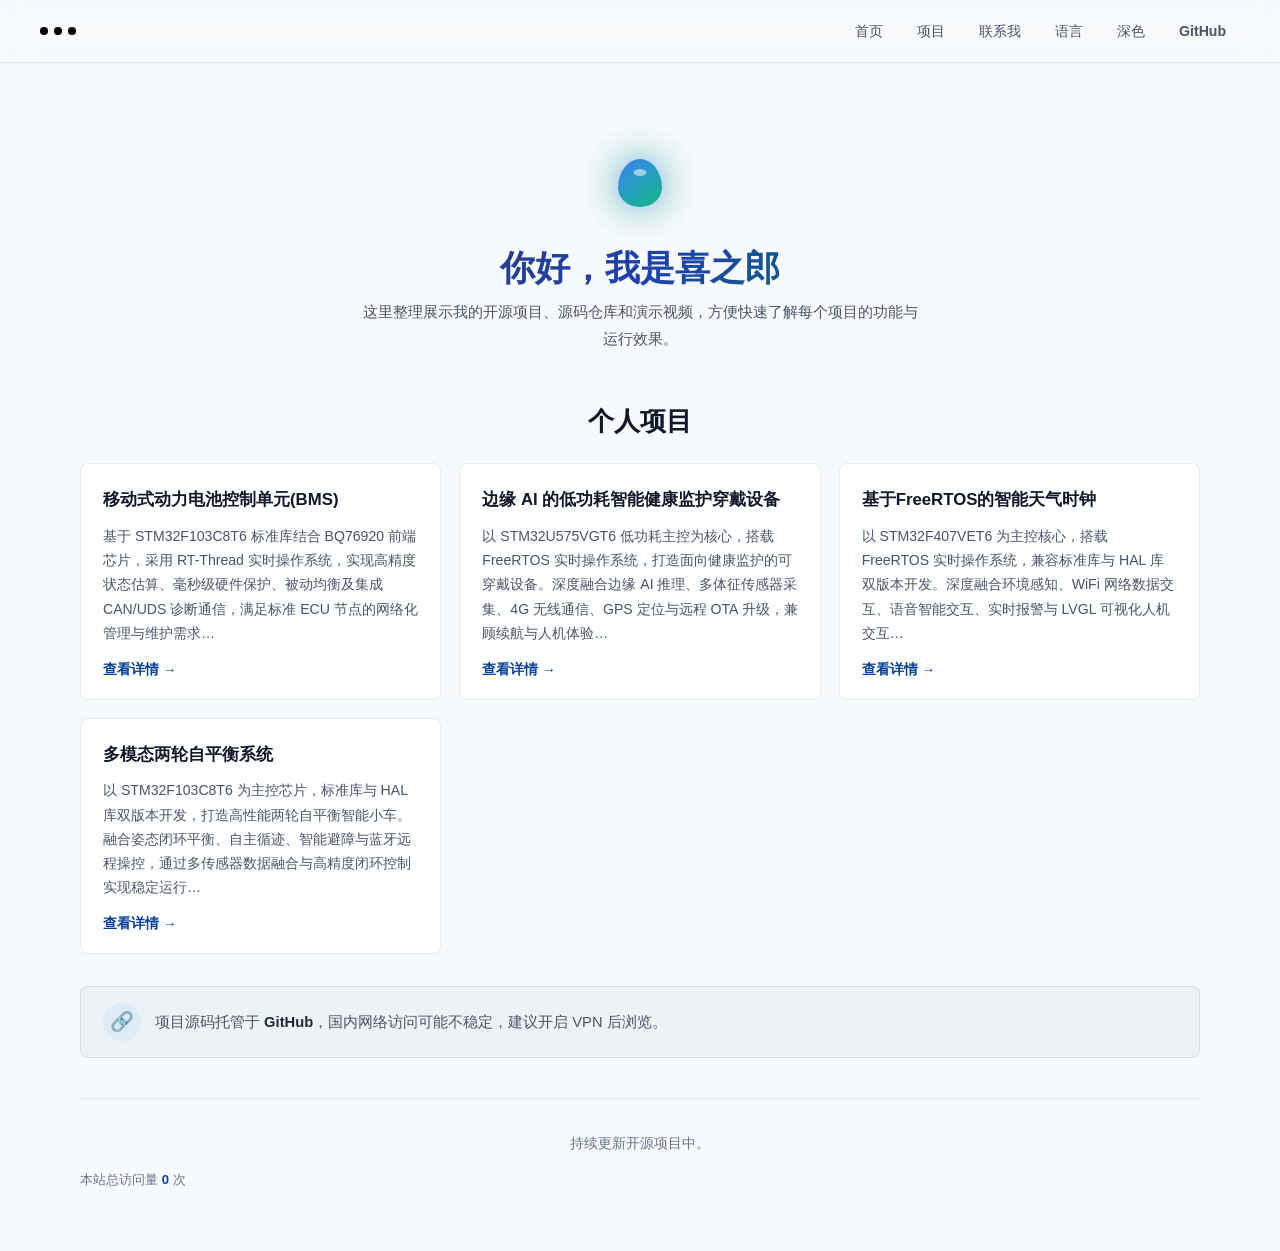
==== commit 48cb34b4: "加入uds诊断" ====
--- a/index.html
+++ b/index.html
@@ -15,7 +15,7 @@
       </a>
       <ul class="nav-links">
         <li><a href="index.html">首页</a></li>
-        <li><a href="#">项目</a></li>
+        <li><a href="#projects">项目</a></li>
         <li><a href="#" id="contactLink">联系我</a></li>
         <li><a href="#">语言</a></li>
         <li><button class="theme-toggle" id="themeToggle" aria-label="切换深色/浅色模式">深色</button></li>
@@ -37,12 +37,12 @@
       </div>
     </section>
 
-    <section class="projects-overview" aria-label="个人项目">
+    <section class="projects-overview" id="projects" aria-label="个人项目">
       <h2>个人项目</h2>
       <div class="projects-grid">
         <article class="project-card">
-          <h3>基于RT-Thread的多串锂电池管理系统(BMS)</h3>
-          <p class="project-card-desc">以 STM32F103C8T6 为主控，搭配 BQ76920 电池前端芯片，基于 RT-Thread 实时操作系统开发。采用 ASW-RTE-BSW 三层解耦架构，集成高精度 SOC 估算、硬件级快速保护与被动均衡控制，支持 FinSH 命令行交互与 CAN 通信…</p>
+          <h3>移动式动力电池控制单元(BMS)</h3>
+          <p class="project-card-desc">基于 STM32F103C8T6 标准库结合 BQ76920 前端芯片，采用 RT-Thread 实时操作系统，实现高精度状态估算、毫秒级硬件保护、被动均衡及集成 CAN/UDS 诊断通信，满足标准 ECU 节点的网络化管理与维护需求…</p>
           <a class="project-card-link" href="projects/bms.html">查看详情 →</a>
         </article>
         <article class="project-card">
--- a/assets/css/styles.css
+++ b/assets/css/styles.css
@@ -219,6 +219,10 @@
   width: min(1100px, calc(100% - 32px));
 }
 
+#projects {
+  scroll-margin-top: 82px;
+}
+
 .back-link {
   display: inline-flex;
   align-items: center;
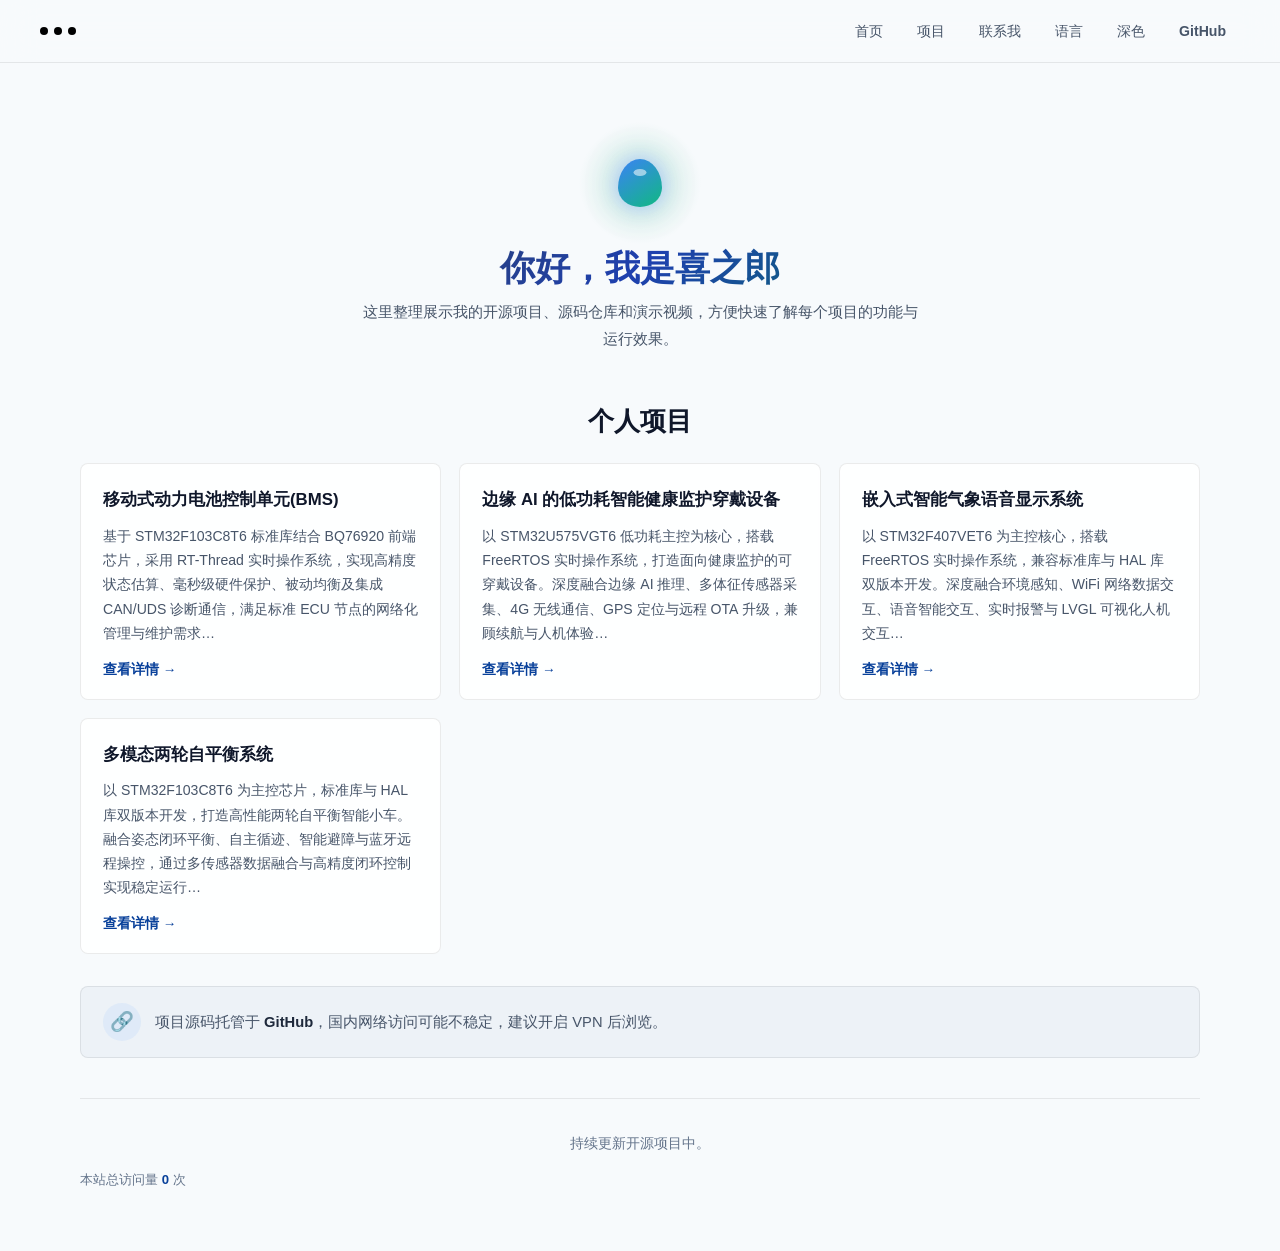
==== commit 318248b7: "bms加入弹窗提示" ====
--- a/index.html
+++ b/index.html
@@ -51,7 +51,7 @@
           <a class="project-card-link" href="projects/health.html">查看详情 →</a>
         </article>
         <article class="project-card">
-          <h3>基于FreeRTOS的智能天气时钟</h3>
+          <h3>嵌入式智能气象语音显示系统</h3>
           <p class="project-card-desc">以 STM32F407VET6 为主控核心，搭载 FreeRTOS 实时操作系统，兼容标准库与 HAL 库双版本开发。深度融合环境感知、WiFi 网络数据交互、语音智能交互、实时报警与 LVGL 可视化人机交互…</p>
           <a class="project-card-link" href="projects/weather.html">查看详情 →</a>
         </article>
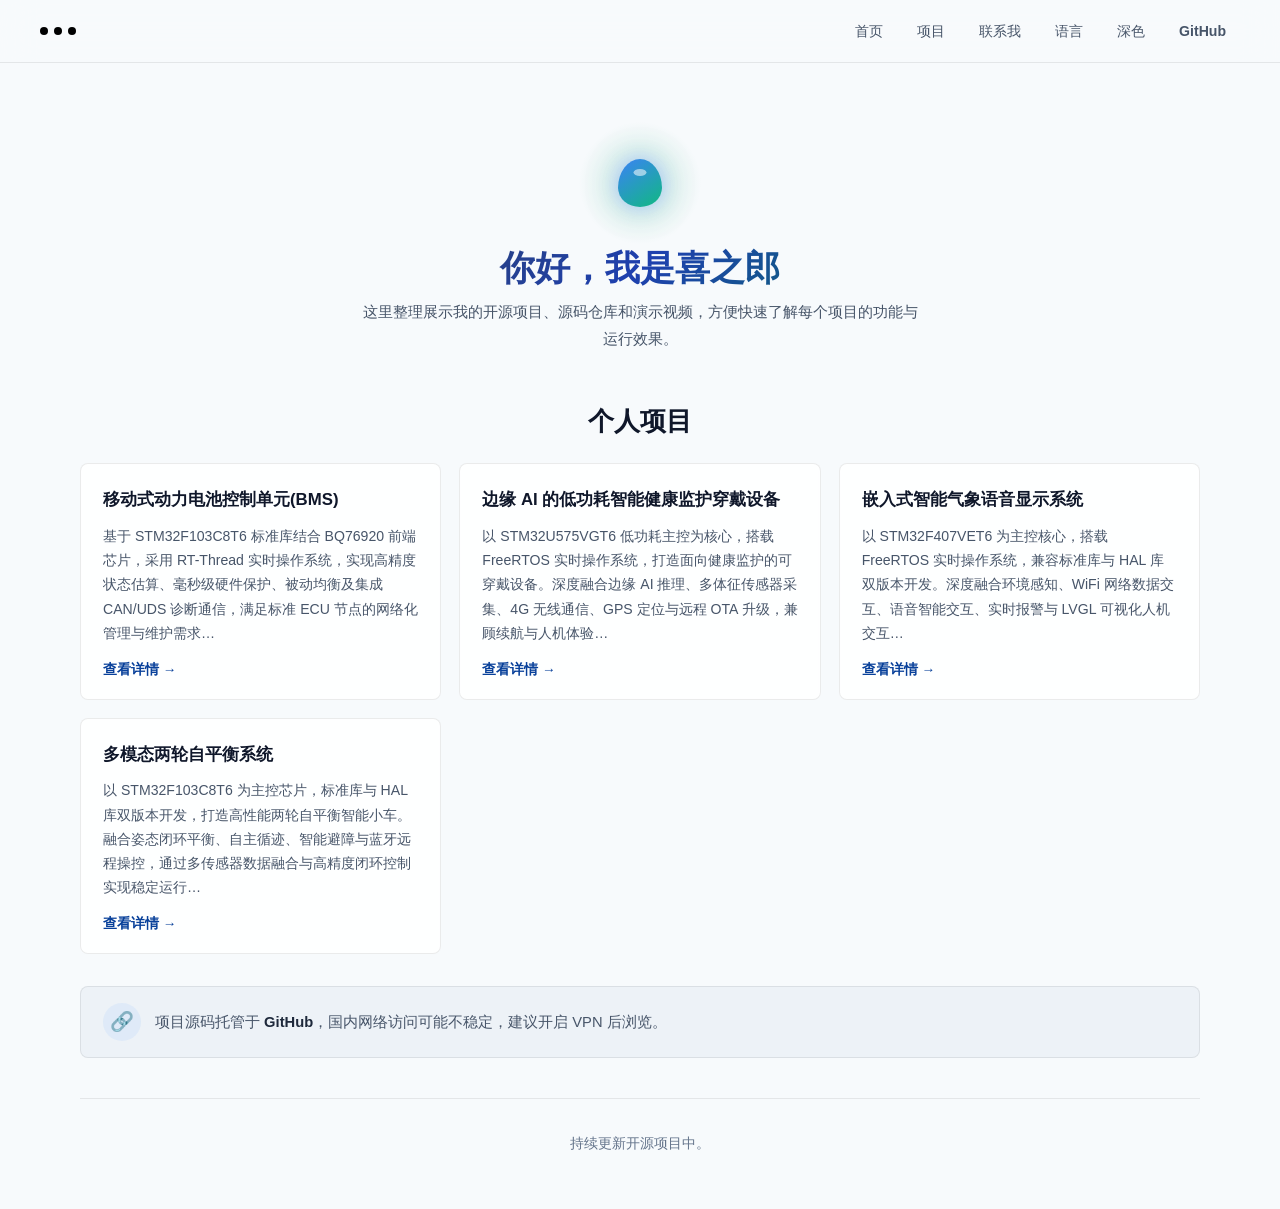
==== commit c9ceef01: "删除访问量统计和显示的功能" ====
--- a/index.html
+++ b/index.html
@@ -70,9 +70,6 @@
 
     <footer>
       <span>持续更新开源项目中。</span>
-      <div class="visit-counter">
-        本站总访问量 <span id="busuanzi_value_site_pv">0</span> 次
-      </div>
     </footer>
   </main>
 
@@ -95,7 +92,5 @@
     </div>
   </div>
   <script src="assets/js/main.js"></script>
-  <!-- 不蒜子访问计数器 -->
-  <script async src="//busuanzi.ibruce.info/busuanzi/2.3/busuanzi.pure.mini.js"></script>
 </body>
 </html>
--- a/assets/css/styles.css
+++ b/assets/css/styles.css
@@ -558,21 +558,6 @@
   font-weight: 800;
 }
 
-.visit-counter {
-  padding: 6px 0;
-  margin-top: 12px;
-  color: var(--muted);
-  font-size: 0.82rem;
-  font-weight: 500;
-  text-align: left;
-  user-select: none;
-}
-
-.visit-counter span {
-  color: var(--primary);
-  font-weight: 700;
-}
-
 .modal-overlay {
   position: fixed;
   inset: 0;
